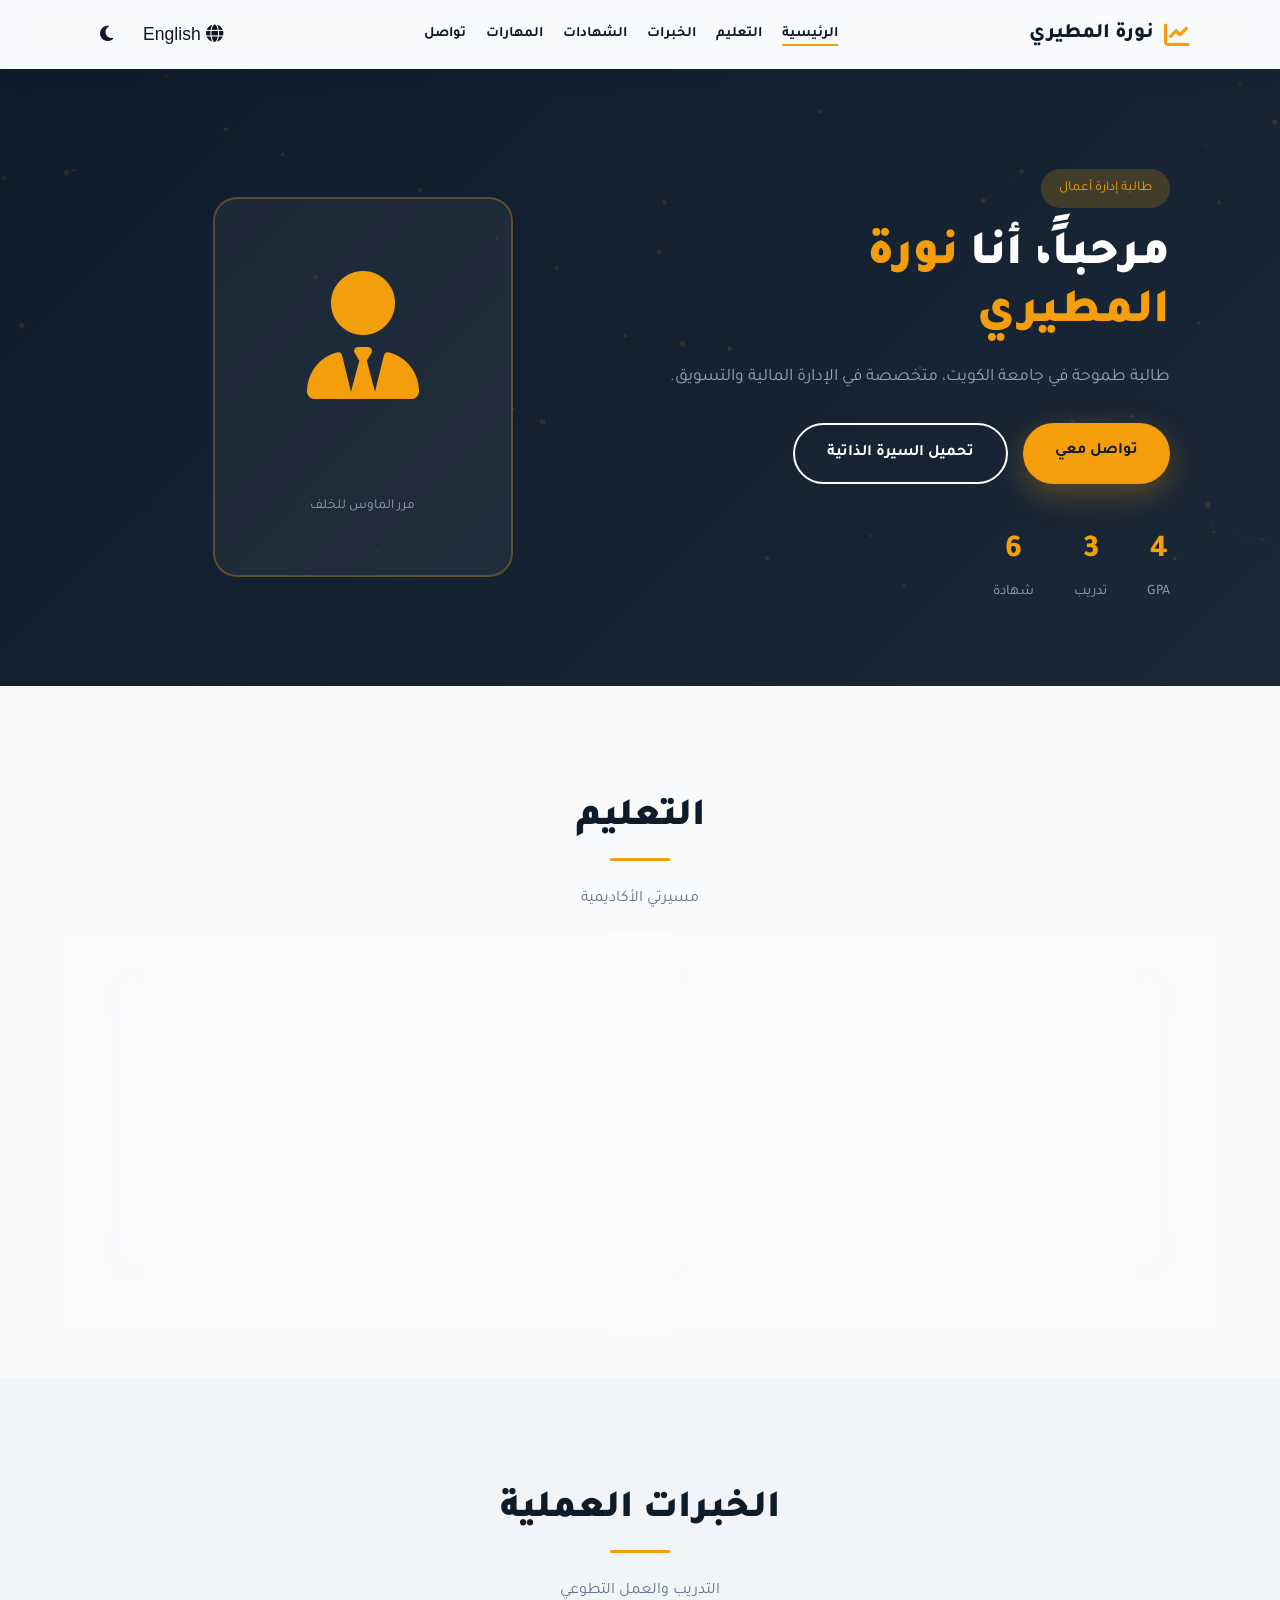
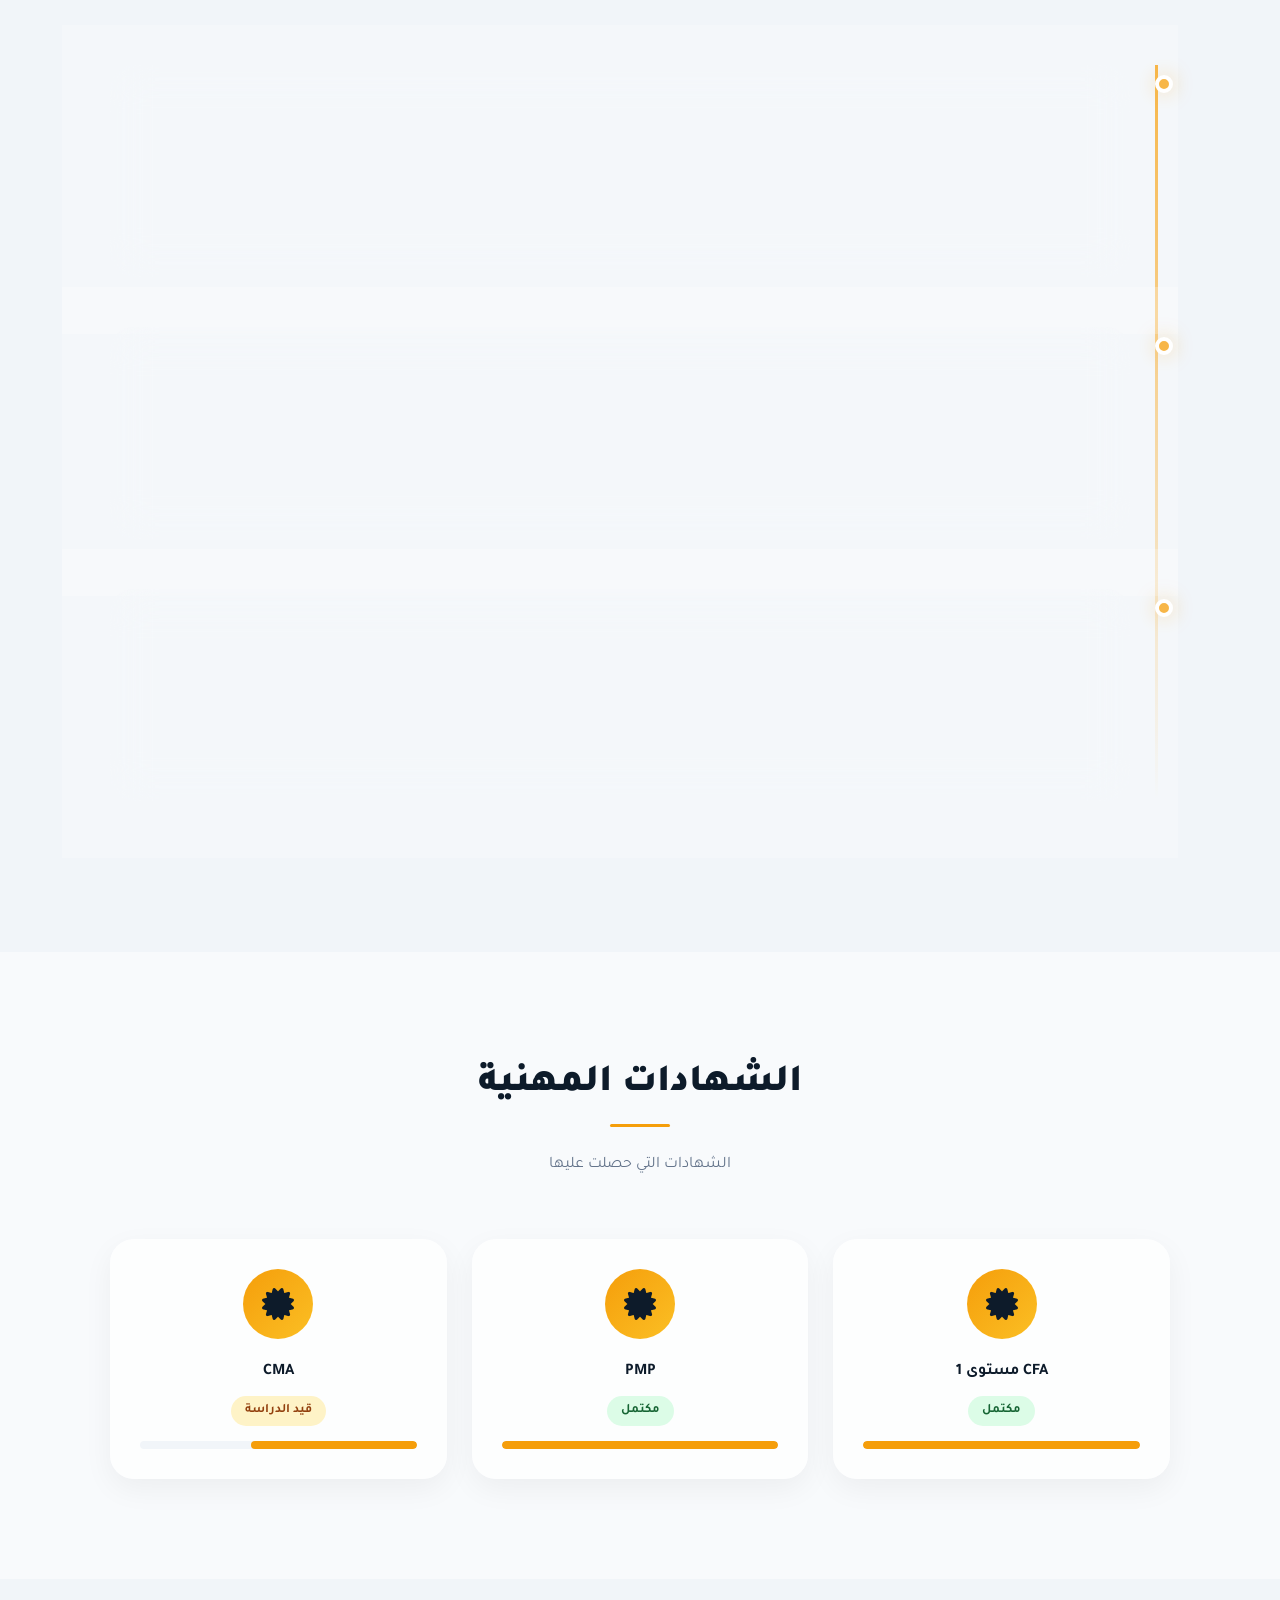
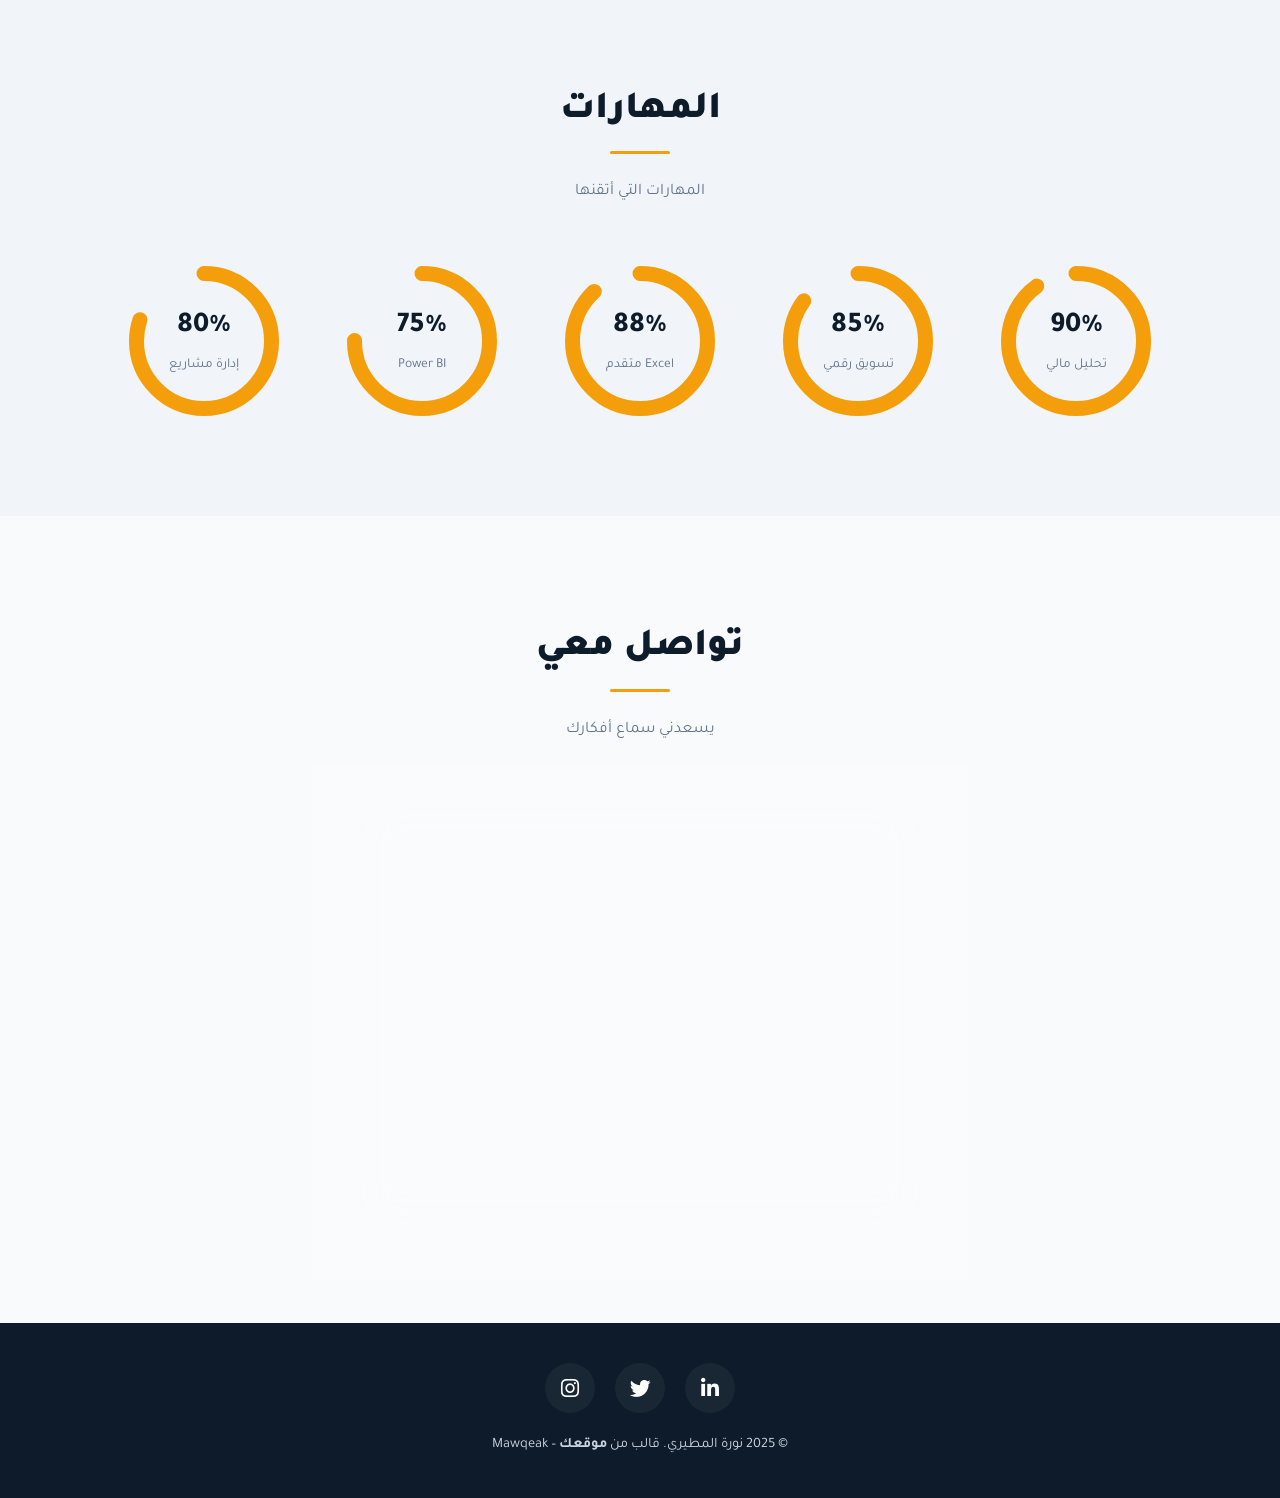
==== index.html @ 0e0233c1 "Add files via upload" ====
<!DOCTYPE html>
<html lang="ar" dir="rtl">
<head>
    <meta charset="UTF-8">
    <meta name="viewport" content="width=device-width, initial-scale=1.0">
    <title data-i18n="page_title">نورة المطيري | Business Administration</title>
    <link rel="icon" type="image/svg+xml" href="data:image/svg+xml,%3Csvg xmlns='http://www.w3.org/2000/svg' viewBox='0 0 100 100'%3E%3Crect width='100' height='100' rx='20' fill='%230d1b2a'/%3E%3Ctext x='50' y='65' text-anchor='middle' fill='%23f59e0b' font-size='40' font-weight='bold'%3EB%3C/text%3E%3C/svg%3E">
    <link href="https://fonts.googleapis.com/css2?family=Tajawal:wght@300;400;500;700;800;900&family=Poppins:wght@300;400;500;600;700&display=swap" rel="stylesheet">
    <link rel="stylesheet" href="https://cdnjs.cloudflare.com/ajax/libs/font-awesome/6.5.0/css/all.min.css">
    <link href="https://unpkg.com/aos@2.3.1/dist/aos.css" rel="stylesheet">
    <link rel="stylesheet" href="css/style.css">
    <link rel="stylesheet" href="css/dark-mode.css" id="dark-mode-css" disabled>
</head>
<body>
    <!-- HEADER -->
    <header class="header" id="header">
        <div class="container header-container">
            <a href="#home" class="logo">
                <i class="fas fa-chart-line"></i>
                <span data-i18n="brand_name">نورة المطيري</span>
            </a>
            <nav class="nav-menu" id="navMenu">
                <ul class="nav-list">
                    <li><a href="#home" class="active" data-i18n="nav_home">الرئيسية</a></li>
                    <li><a href="#education" data-i18n="nav_edu">التعليم</a></li>
                    <li><a href="#experience" data-i18n="nav_exp">الخبرات</a></li>
                    <li><a href="#certificates" data-i18n="nav_cert">الشهادات</a></li>
                    <li><a href="#skills" data-i18n="nav_skills">المهارات</a></li>
                    <li><a href="#contact" data-i18n="nav_contact">تواصل</a></li>
                </ul>
            </nav>
            <div class="header-actions">
                <button id="langToggle" class="icon-btn"><i class="fas fa-globe"></i> <span>English</span></button>
                <button id="darkModeToggle" class="icon-btn"><i class="fas fa-moon"></i></button>
            </div>
        </div>
    </header>

    <!-- HERO with Flip Card -->
    <section class="hero" id="home">
        <canvas id="particleCanvas"></canvas>
        <div class="container hero-content">
            <div class="hero-text" data-aos="fade-left">
                <span class="hero-badge" data-i18n="hero_badge">طالبة إدارة أعمال</span>
                <h1><span data-i18n="hero_hello">مرحباً، أنا</span> <span class="accent" id="heroName" data-i18n="hero_name">نورة المطيري</span></h1>
                <p data-i18n="hero_desc">طالبة طموحة في جامعة الكويت، متخصصة في الإدارة المالية والتسويق. أسعى لبناء مستقبل مهني في عالم الأعمال.</p>
                <div class="hero-btns">
                    <a href="#contact" class="btn btn-primary" data-i18n="hero_btn1">تواصل معي</a>
                    <a href="#" class="btn btn-outline" data-i18n="hero_btn2">تحميل السيرة الذاتية</a>
                </div>
                <div class="hero-stats">
                    <div><span class="counter" data-target="4">0</span> <span data-i18n="stat_gpa">GPA</span></div>
                    <div><span class="counter" data-target="3">0</span> <span data-i18n="stat_internships">تدريب</span></div>
                    <div><span class="counter" data-target="6">0</span> <span data-i18n="stat_certs">شهادة</span></div>
                </div>
            </div>
            <div class="hero-visual" data-aos="fade-right">
                <!-- Flip Card -->
                <div class="flip-card">
                    <div class="flip-card-inner">
                        <div class="flip-card-front">
                            <div class="hero-avatar">
                                <i class="fas fa-user-tie"></i>
                            </div>
                            <p data-i18n="flip_hint_mobile" id="flipHint">مرر الماوس للخلف</p>
                        </div>
                        <div class="flip-card-back">
                            <h3 data-i18n="brand_name">نورة المطيري</h3>
                            <p dir="ltr"><i class="fas fa-phone"></i> +965 5555 1234</p>
                            <p><i class="fas fa-envelope"></i> noura@email.com</p>
                            <p><i class="fas fa-map-marker-alt"></i> الكويت</p>
                            <div class="social-links-small">
                                <a href="#"><i class="fab fa-linkedin-in"></i></a>
                                <a href="#"><i class="fab fa-twitter"></i></a>
                            </div>
                        </div>
                    </div>
                </div>
            </div>
        </div>
    </section>

    <!-- EDUCATION with Glass Cards -->
    <section class="section" id="education">
        <div class="container">
            <div class="section-header" data-aos="fade-up">
                <h2 data-i18n="edu_title">التعليم</h2>
                <p data-i18n="edu_sub">مسيرتي الأكاديمية</p>
            </div>
            <div class="glass-grid">
                <div class="glass-card" data-aos="fade-up">
                    <div class="glass-icon"><i class="fas fa-university"></i></div>
                    <span class="glass-date" data-i18n="edu1_date">2022 - الآن</span>
                    <h3 data-i18n="edu1_title">بكالوريوس إدارة أعمال</h3>
                    <p data-i18n="edu1_uni">جامعة الكويت - كلية العلوم الإدارية</p>
                    <p data-i18n="edu1_desc">تخصص الإدارة المالية والتسويق. المعدل التراكمي: 3.7/4.0</p>
                </div>
                <div class="glass-card" data-aos="fade-up" data-aos-delay="100">
                    <div class="glass-icon"><i class="fas fa-school"></i></div>
                    <span class="glass-date" data-i18n="edu2_date">2018 - 2022</span>
                    <h3 data-i18n="edu2_title">شهادة الثانوية العامة</h3>
                    <p data-i18n="edu2_uni">ثانوية حولي - القسم العلمي</p>
                    <p data-i18n="edu2_desc">نسبة 98% - المرتبة الأولى على المدرسة</p>
                </div>
            </div>
        </div>
    </section>

    <!-- EXPERIENCE with Animated Timeline -->
    <section class="section bg-light" id="experience">
        <div class="container">
            <div class="section-header" data-aos="fade-up">
                <h2 data-i18n="exp_title">الخبرات العملية</h2>
                <p data-i18n="exp_sub">التدريب الداخلي والعمل التطوعي</p>
            </div>
            <div class="timeline">
                <div class="timeline-item" data-aos="fade-right">
                    <div class="timeline-dot pulse"></div>
                    <div class="timeline-content glass-card">
                        <span class="timeline-date" data-i18n="exp1_date">2025 - الآن</span>
                        <h4 data-i18n="exp1_title">متدرب إدارة مالية</h4>
                        <p data-i18n="exp1_company">شركة البترول الوطنية الكويتية</p>
                        <p data-i18n="exp1_desc">تحليل البيانات المالية، إعداد التقارير، المشاركة في إعداد الموازنات.</p>
                    </div>
                </div>
                <div class="timeline-item" data-aos="fade-left">
                    <div class="timeline-dot pulse"></div>
                    <div class="timeline-content glass-card">
                        <span class="timeline-date" data-i18n="exp2_date">2024</span>
                        <h4 data-i18n="exp2_title">متدرب تسويق</h4>
                        <p data-i18n="exp2_company">وكالة الإبداع للإعلان</p>
                        <p data-i18n="exp2_desc">إدارة حملات التواصل الاجتماعي، تحليل السوق، كتابة المحتوى التسويقي.</p>
                    </div>
                </div>
                <div class="timeline-item" data-aos="fade-right">
                    <div class="timeline-dot pulse"></div>
                    <div class="timeline-content glass-card">
                        <span class="timeline-date" data-i18n="exp3_date">2023</span>
                        <h4 data-i18n="exp3_title">متطوع تنظيم فعاليات</h4>
                        <p data-i18n="exp3_company">الاتحاد الطلابي - جامعة الكويت</p>
                        <p data-i18n="exp3_desc">تنظيم المؤتمرات الطلابية، إدارة الفرق التطوعية، التنسيق مع الجهات الراعية.</p>
                    </div>
                </div>
            </div>
        </div>
    </section>

    <!-- CERTIFICATES with Progress Bars -->
    <section class="section" id="certificates">
        <div class="container">
            <div class="section-header" data-aos="fade-up">
                <h2 data-i18n="cert_title">الشهادات المهنية</h2>
                <p data-i18n="cert_sub">الشهادات التي حصلت عليها</p>
            </div>
            <div class="cert-grid">
                <div class="cert-card" data-aos="zoom-in">
                    <div class="cert-badge"><i class="fas fa-certificate"></i></div>
                    <h4 data-i18n="cert1_title">شهادة CFA مستوى 1</h4>
                    <span class="cert-status complete" data-i18n="cert_complete">مكتمل</span>
                    <div class="cert-bar"><div class="cert-fill" style="width:100%"></div></div>
                </div>
                <div class="cert-card" data-aos="zoom-in" data-aos-delay="100">
                    <div class="cert-badge"><i class="fas fa-certificate"></i></div>
                    <h4 data-i18n="cert2_title">شهادة PMP</h4>
                    <span class="cert-status complete" data-i18n="cert_complete">مكتمل</span>
                    <div class="cert-bar"><div class="cert-fill" style="width:100%"></div></div>
                </div>
                <div class="cert-card" data-aos="zoom-in" data-aos-delay="200">
                    <div class="cert-badge"><i class="fas fa-certificate"></i></div>
                    <h4 data-i18n="cert3_title">شهادة CMA</h4>
                    <span class="cert-status progress" data-i18n="cert_progress">قيد الدراسة</span>
                    <div class="cert-bar"><div class="cert-fill" style="width:60%"></div></div>
                </div>
            </div>
        </div>
    </section>

<!-- SKILLS with Donut Charts -->
<section class="section bg-light" id="skills">
    <div class="container">
        <div class="section-header" data-aos="fade-up">
            <h2 data-i18n="skills_title">المهارات</h2>
            <p data-i18n="skills_sub">المهارات التي أتقنها</p>
        </div>
        <div class="skills-grid">
            <div class="skill-donut" data-aos="zoom-in">
                <svg viewBox="0 0 100 100">
                    <circle class="bg-circle" cx="50" cy="50" r="45"/>
                    <circle class="fg-circle" cx="50" cy="50" r="45" data-percent="90"/>
                </svg>
                <div class="donut-text"><span class="percent">90%</span><span class="label" data-i18n="skill1">تحليل مالي</span></div>
            </div>
            <div class="skill-donut" data-aos="zoom-in" data-aos-delay="100">
                <svg viewBox="0 0 100 100">
                    <circle class="bg-circle" cx="50" cy="50" r="45"/>
                    <circle class="fg-circle" cx="50" cy="50" r="45" data-percent="85"/>
                </svg>
                <div class="donut-text"><span class="percent">85%</span><span class="label" data-i18n="skill2">تسويق رقمي</span></div>
            </div>
            <div class="skill-donut" data-aos="zoom-in" data-aos-delay="200">
                <svg viewBox="0 0 100 100">
                    <circle class="bg-circle" cx="50" cy="50" r="45"/>
                    <circle class="fg-circle" cx="50" cy="50" r="45" data-percent="88"/>
                </svg>
                <div class="donut-text"><span class="percent">88%</span><span class="label" data-i18n="skill3">Excel متقدم</span></div>
            </div>
            <div class="skill-donut" data-aos="zoom-in" data-aos-delay="300">
                <svg viewBox="0 0 100 100">
                    <circle class="bg-circle" cx="50" cy="50" r="45"/>
                    <circle class="fg-circle" cx="50" cy="50" r="45" data-percent="75"/>
                </svg>
                <div class="donut-text"><span class="percent">75%</span><span class="label" data-i18n="skill4">Power BI</span></div>
            </div>
            <div class="skill-donut" data-aos="zoom-in" data-aos-delay="400">
                <svg viewBox="0 0 100 100">
                    <circle class="bg-circle" cx="50" cy="50" r="45"/>
                    <circle class="fg-circle" cx="50" cy="50" r="45" data-percent="80"/>
                </svg>
                <div class="donut-text"><span class="percent">80%</span><span class="label" data-i18n="skill5">إدارة مشاريع</span></div>
            </div>
        </div>
    </div>
</section>

    <!-- CONTACT -->
    <section class="section booking" id="contact">
        <div class="container booking-container">
            <div class="section-header" data-aos="fade-down">
                <h2 data-i18n="contact_title">تواصل معي</h2>
                <p data-i18n="contact_sub">يسعدني سماع أفكارك واستفساراتك</p>
            </div>
            <form id="bookingForm" class="booking-form glass-card" data-aos="zoom-in">
                <div class="form-row">
                    <div class="form-group required-field"><label data-i18n="form_name">الاسم</label><input type="text" id="name" required></div>
                    <div class="form-group required-field"><label data-i18n="form_email">البريد الإلكتروني</label><input type="email" id="email" required></div>
                </div>
                <div class="form-group full"><label data-i18n="form_msg">الرسالة</label><textarea id="message" rows="3"></textarea></div>
                <button type="button" class="btn btn-primary btn-block" data-i18n="form_submit" onclick="submitContact()">إرسال</button>
                <div id="formFeedback" class="form-feedback"></div>
            </form>
        </div>
    </section>

    <!-- FOOTER -->
    <footer class="footer">
        <div class="container footer-content">
            <div class="social-links">
                <a href="#"><i class="fab fa-linkedin-in"></i></a>
                <a href="#"><i class="fab fa-twitter"></i></a>
                <a href="#"><i class="fab fa-instagram"></i></a>
            </div>
            <p data-i18n="copyright">© 2026 نورة المطيري. قالب من <strong>موقعك</strong> – Mawqeak</p>
        </div>
    </footer>

    <!-- BOTTOM NAV -->
    <nav class="bottom-nav" id="bottomNav">
        <a href="#home" class="bottom-nav-item active"><i class="fas fa-home"></i><span data-i18n="nav_home">الرئيسية</span></a>
        <a href="#experience" class="bottom-nav-item"><i class="fas fa-briefcase"></i><span data-i18n="nav_exp">خبرات</span></a>
        <a href="#certificates" class="bottom-nav-item"><i class="fas fa-certificate"></i><span data-i18n="nav_cert">شهادات</span></a>
        <a href="#contact" class="bottom-nav-item"><i class="fas fa-envelope"></i><span data-i18n="nav_contact">تواصل</span></a>
    </nav>

    <script src="https://unpkg.com/aos@2.3.1/dist/aos.js"></script>
    <script src="js/lang.js"></script>
    <script src="js/main.js"></script>
</body>
</html>
---- css/style.css ----
/* ========== Variables ========== */
:root {
    --primary: #0d1b2a;
    --primary-dark: #1b2838;
    --accent: #f59e0b;
    --accent-hover: #d97706;
    --bg: #f8fafc;
    --bg-secondary: #f1f5f9;
    --text: #0f172a;
    --text-light: #64748b;
    --card-bg: rgba(255,255,255,0.7);
    --glass-bg: rgba(255,255,255,0.25);
    --glass-border: rgba(255,255,255,0.4);
    --glass-shadow: 0 8px 32px rgba(0,0,0,0.05);
    --header-bg: rgba(248,250,252,0.85);
    --radius: 24px;
    --transition: 0.3s ease;
}
html{scroll-behavior: smooth;}
* { margin:0; padding:0; box-sizing:border-box; }
body { font-family: 'Tajawal', sans-serif; background: var(--bg); color: var(--text); line-height:1.7; }
.container { max-width:1100px; margin:0 auto; padding:0 20px; }
a { text-decoration:none; color:inherit; }

/* Header */
.header { background: var(--header-bg); backdrop-filter: blur(20px); box-shadow:0 5px 30px rgba(0,0,0,0.03); position:sticky; top:0; z-index:1000; transition: transform 0.4s ease; }
.header-hidden { transform: translateY(-100%); }
.header-container { display:flex; align-items:center; justify-content:space-between; padding:14px 0; }
.logo { display:flex; align-items:center; gap:10px; font-size:1.3rem; font-weight:800; color:var(--primary); }
.logo i { font-size:1.6rem; color:var(--accent); }
.nav-list { display:flex; gap:20px; list-style:none; }
.nav-list a { font-weight:600; color:var(--text); padding-bottom:5px; position:relative; font-size:0.9rem; }
.nav-list a::after { content:''; position:absolute; bottom:0; left:0; width:0; height:2px; background:var(--accent); transition:width var(--transition); }
.nav-list a:hover::after, .nav-list a.active::after { width:100%; }
.header-actions { display:flex; align-items:center; gap:10px; }
.icon-btn { background:transparent; border:none; font-size:1.1rem; cursor:pointer; color:var(--text); padding:10px; border-radius:50%; transition:all var(--transition); }
.icon-btn:hover { background:rgba(245,158,11,0.1); color:var(--accent); }

/* Hero */
.hero { background: linear-gradient(135deg, #0d1b2a, #1b2838); color:#fff; padding:100px 0 80px; position:relative; overflow:hidden; }
#particleCanvas { position:absolute; top:0; left:0; width:100%; height:100%; z-index:0; }
.hero-content { position:relative; z-index:1; display:flex; align-items:center; gap:50px; }
.hero-text { flex:1; }
.hero-badge { display:inline-block; background:rgba(245,158,11,0.2); color:var(--accent); padding:8px 18px; border-radius:20px; font-size:0.85rem; margin-bottom:20px; }
.hero-text h1 { font-size:3rem; font-weight:900; line-height:1.2; margin-bottom:20px; }
.hero-text .accent { color:var(--accent); }
.hero-text p { font-size:1.1rem; color:#94a3b8; margin-bottom:30px; }
.hero-btns { display:flex; gap:15px; flex-wrap:wrap; justify-content:flex-start; }
.btn { display:inline-block; padding:15px 32px; border-radius:50px; font-weight:700; text-align:center; transition:all 0.3s ease; cursor:pointer; border:none; font-size:1rem; position:relative; overflow:hidden; z-index:1; }
.btn::before { content:''; position:absolute; top:50%; left:50%; width:0; height:0; border-radius:50%; background:rgba(255,255,255,0.2); transform:translate(-50%,-50%); transition:width 0.6s, height 0.6s; z-index:-1; }
.btn:hover::before { width:300px; height:300px; }
.btn-primary { background:var(--accent); color:#0d1b2a; box-shadow:0 10px 30px rgba(245,158,11,0.3); }
.btn-primary:hover { transform:translateY(-3px); box-shadow:0 20px 40px rgba(245,158,11,0.5); }
.btn-outline { border:2px solid #fff; color:#fff; background:transparent; }
.btn-outline:hover { background:#fff; color:var(--primary); transform:translateY(-3px); }
.btn-block { width:100%; }
.hero-stats { display:flex; gap:40px; margin-top:40px; }
.hero-stats div { text-align:center; }
.hero-stats span:first-child { display:block; font-size:2rem; font-weight:800; color:var(--accent); }
.hero-stats span:last-child { color:#94a3b8; font-size:0.9rem; }

/* Flip Card */
.hero-visual { flex:1; text-align:center; perspective:1000px; }
.flip-card { width:300px; height:380px; margin:0 auto; }
.flip-card-inner { position:relative; width:100%; height:100%; transition:transform 0.8s; transform-style:preserve-3d; }
.flip-card:hover .flip-card-inner { transform:rotateY(180deg); }
.flip-card-front, .flip-card-back { position:absolute; width:100%; height:100%; backface-visibility:hidden; border-radius:var(--radius); display:flex; flex-direction:column; align-items:center; justify-content:center; padding:30px; }
.flip-card-front { background:rgba(255,255,255,0.05); border:2px solid rgba(245,158,11,0.3); }
.flip-card-back { background:var(--accent); color:#0d1b2a; transform:rotateY(180deg); }
.flip-card-back h3 { font-size:1.5rem; margin-bottom:20px; }
.flip-card-back p { margin-bottom:10px; display:flex; align-items:center; gap:10px; }
.hero-avatar { font-size:8rem; color:var(--accent); margin-bottom:20px; transition:0.3s; }
.flip-card:hover .hero-avatar { transform:scale(1.1); }
.flip-card-front p { color:#94a3b8; font-size:0.85rem; }
.social-links-small { display:flex; gap:15px; margin-top:20px; }
.social-links-small a { width:40px; height:40px; border-radius:50%; background:rgba(0,0,0,0.2); display:flex; align-items:center; justify-content:center; color:#0d1b2a; font-size:1.1rem; transition:0.3s; }
.social-links-small a:hover { background:#0d1b2a; color:#fff; transform:scale(1.1); }

/* Sections */
.section { padding:100px 0; }
.bg-light { background:var(--bg-secondary); }
.section-header { text-align:center; margin-bottom:60px; }
.section-header h2 { font-size:2.4rem; font-weight:900; color:var(--primary); margin-bottom:15px; position:relative; display:inline-block; }
.section-header h2::after { content:''; position:absolute; bottom:-10px; left:50%; transform:translateX(-50%); width:60px; height:3px; background:var(--accent); border-radius:10px; }
.section-header p { color:var(--text-light); margin-top:20px; }

/* Glass Cards */
.glass-grid { display:grid; grid-template-columns:repeat(auto-fit, minmax(300px,1fr)); gap:30px; }
.glass-card { background:var(--glass-bg); backdrop-filter:blur(20px); border:1px solid var(--glass-border); border-radius:var(--radius); padding:35px; box-shadow:var(--glass-shadow); transition:all 0.4s; }
.glass-card:hover { transform:translateY(-10px) scale(1.02); box-shadow:0 25px 60px rgba(0,0,0,0.15); border-color:var(--accent); }
.glass-icon { width:70px; height:70px; border-radius:50%; background:var(--accent); display:flex; align-items:center; justify-content:center; font-size:1.8rem; color:#0d1b2a; margin-bottom:20px; transition:0.3s; }
.glass-card:hover .glass-icon { transform:rotate(10deg) scale(1.1); }
.glass-date { display:inline-block; padding:4px 14px; background:rgba(245,158,11,0.15); color:var(--accent); border-radius:20px; font-size:0.85rem; font-weight:600; margin-bottom:15px; }
.glass-card h3 { color:var(--primary); margin-bottom:10px; }
.glass-card p { color:var(--text-light); }

/* Timeline (RTL/LTR aware) */
.timeline { position:relative; padding:0; }
.timeline::before { content:''; position:absolute; top:0; bottom:0; width:3px; background:linear-gradient(180deg, var(--accent), transparent); }
/* Arabic (right side) */
[dir="rtl"] .timeline { padding-right:40px; }
[dir="rtl"] .timeline::before { right:12px; }
[dir="rtl"] .timeline-dot { right:-43px; }
/* English (left side) */
[dir="ltr"] .timeline { padding-left:40px; }
[dir="ltr"] .timeline::before { left:12px; }
[dir="ltr"] .timeline-dot { left:-43px; }

.timeline-item { position:relative; margin-bottom:50px; }
.timeline-dot { position:absolute; top:10px; width:18px; height:18px; border-radius:50%; background:var(--accent); border:4px solid #fff; box-shadow:0 0 20px rgba(245,158,11,0.4); }
.timeline-dot.pulse { animation:pulse 2s infinite; }
@keyframes pulse { 0%{box-shadow:0 0 0 0 rgba(245,158,11,0.4);} 70%{box-shadow:0 0 0 20px rgba(245,158,11,0);} 100%{box-shadow:0 0 0 0 rgba(245,158,11,0);} }
.timeline-content { padding:30px; }
.timeline-date { display:inline-block; padding:5px 16px; background:var(--accent); color:#0d1b2a; border-radius:20px; font-size:0.85rem; font-weight:700; margin-bottom:12px; }
.timeline-content h4 { color:var(--primary); margin-bottom:8px; font-size:1.2rem; }
.timeline-content p { color:var(--text-light); margin-bottom:5px; }

/* Certificates */
.cert-grid { display:grid; grid-template-columns:repeat(auto-fit, minmax(280px,1fr)); gap:25px; }
.cert-card { background:var(--card-bg); border-radius:var(--radius); padding:30px; text-align:center; box-shadow:0 10px 30px rgba(0,0,0,0.05); transition:0.4s; }
.cert-card:hover { transform:translateY(-8px) scale(1.03); box-shadow:0 25px 50px rgba(0,0,0,0.15); }
.cert-badge { width:70px; height:70px; border-radius:50%; background:linear-gradient(135deg, var(--accent), #fbbf24); display:flex; align-items:center; justify-content:center; margin:0 auto 20px; font-size:2rem; color:#0d1b2a; transition:0.3s; }
.cert-card:hover .cert-badge { transform:rotate(360deg); }
.cert-card h4 { color:var(--primary); margin-bottom:10px; }
.cert-status { display:inline-block; padding:4px 14px; border-radius:20px; font-size:0.8rem; font-weight:600; margin-bottom:15px; }
.cert-status.complete { background:#dcfce7; color:#166534; }
.cert-status.progress { background:#fef3c7; color:#92400e; }
.cert-bar { height:8px; background:var(--bg-secondary); border-radius:10px; overflow:hidden; }
.cert-fill { height:100%; background:var(--accent); border-radius:10px; transition:width 1.5s ease; }

/* Skills Donut Charts */
.skills-grid { display:grid; grid-template-columns:repeat(auto-fit, minmax(180px,1fr)); gap:30px; justify-items:center; }
.skill-donut { position:relative; width:150px; height:150px; }
.skill-donut svg { width:100%; height:100%; transform:rotate(-90deg); }
.skill-donut .bg-circle { fill:none; stroke:var(--bg-secondary); stroke-width:10; }
.skill-donut .fg-circle { fill:none; stroke:var(--accent); stroke-width:10; stroke-linecap:round; transition:stroke-dashoffset 1.5s ease; }
.skill-donut .donut-text { position:absolute; top:50%; left:50%; transform:translate(-50%,-50%); text-align:center; }
.skill-donut .donut-text .percent { font-size:1.8rem; font-weight:800; color:var(--primary); display:block; }
.skill-donut .donut-text .label { font-size:0.85rem; color:var(--text-light); }
.skill-donut:hover .fg-circle { stroke:var(--accent-hover); filter:drop-shadow(0 0 8px rgba(245,158,11,0.5)); }
.skill-donut:hover { transform:scale(1.1); transition:0.3s; }

/* Contact */
.booking-container { max-width:600px; margin:0 auto; }
.booking-form { border-radius:var(--radius); padding:45px; }
.form-row { display:grid; grid-template-columns:1fr 1fr; gap:20px; }
.form-group { margin-bottom:20px; }
.form-group.full { grid-column:span 2; }
.form-group label { font-weight:600; display:block; margin-bottom:8px; color:var(--primary); }
.form-group input, .form-group textarea { width:100%; padding:15px; border:1px solid rgba(0,0,0,0.1); border-radius:15px; font-family:inherit; font-size:0.95rem; background:rgba(255,255,255,0.5); transition:0.3s; }
.form-group input:focus, .form-group textarea:focus { border-color:var(--accent); outline:none; background:#fff; box-shadow:0 0 0 4px rgba(245,158,11,0.1); }
.required-field label::after { content:" *"; color:#ef4444; }
.form-feedback { text-align:center; margin-top:20px; font-weight:600; }

/* Footer */
.footer { background:var(--primary); color:#cbd5e1; padding:40px 0; text-align:center; }
.footer .social-links { display:flex; justify-content:center; gap:20px; margin-bottom:20px; }
.footer .social-links a { width:50px; height:50px; border-radius:50%; background:rgba(255,255,255,0.05); display:flex; align-items:center; justify-content:center; color:#fff; font-size:1.3rem; transition:0.3s; }
.footer .social-links a:hover { background:var(--accent); color:#0d1b2a; transform:scale(1.15) rotate(5deg); }
.footer p { font-size:0.9rem; }

/* Bottom Nav */
.bottom-nav { display:none; position:fixed; bottom:0; left:0; width:100%; background:var(--card-bg); backdrop-filter:blur(20px); box-shadow:0 -5px 30px rgba(0,0,0,0.05); z-index:999; justify-content:space-around; padding:12px 0; transition:transform 0.4s ease; }
.bottom-nav-hidden { transform:translateY(100%); }
.bottom-nav-item { display:flex; flex-direction:column; align-items:center; gap:5px; color:var(--text-light); font-size:0.75rem; font-weight:500; text-decoration:none; }
.bottom-nav-item i { font-size:1.3rem; }
.bottom-nav-item.active { color:var(--accent); font-weight:700; }

/* Responsive */
@media (max-width:992px) { .hero-content { flex-direction:column-reverse; text-align:center; } .hero-text h1 { font-size:2.2rem; } .hero-stats { justify-content:center; } .flip-card { width:250px; height:330px; } .hero-btns { justify-content:center; } }
@media (max-width:768px) {
    .nav-list { display:none !important; }
    .hero { padding:80px 0 60px; }
    .hero-btns { justify-content:center; flex-direction:column; align-items:center; }
    .hero-btns .btn { width:80%; }
    .form-row { grid-template-columns:1fr; }
    .form-group.full { grid-column:span 1; }
    .bottom-nav { display:flex; }
    body { padding-bottom:75px; }
    [dir="rtl"] .timeline { padding-right:30px; }
    [dir="rtl"] .timeline-dot { right:-33px; }
    [dir="ltr"] .timeline { padding-left:30px; }
    [dir="ltr"] .timeline-dot { left:-33px; }
    .skills-grid { grid-template-columns:repeat(auto-fit, minmax(140px,1fr)); }
    .flip-card.flipped .flip-card-inner {
        transform: rotateY(180deg);
    }
}
---- css/dark-mode.css ----
body.dark {
    --bg: #0a0f1a;
    --bg-secondary: #141c2b;
    --text: #f1f5f9;
    --text-light: #cbd5e1;
    --card-bg: rgba(30,41,59,0.7);
    --glass-bg: rgba(30,41,59,0.3);
    --glass-border: rgba(255,255,255,0.08);
    --glass-shadow: 0 8px 32px rgba(0,0,0,0.3);
    --header-bg: rgba(10,15,26,0.85);
}

body.dark .btn-outline { border-color: var(--accent); color: var(--accent); }
body.dark .btn-outline:hover { background: var(--accent); color: #0a0f1a; }
body.dark .flip-card-front { background: rgba(255,255,255,0.03); border-color: rgba(245,158,11,0.2); }
body.dark .booking-form input, 
body.dark .booking-form textarea { background: rgba(255,255,255,0.03); color: #f1f5f9; border-color: rgba(255,255,255,0.1); }
body.dark .cert-card { background: var(--card-bg); }
body.dark .cert-status.complete { background: #064e3b; color: #6ee7b7; }
body.dark .cert-status.progress { background: #78350f; color: #fcd34d; }
body.dark .timeline-dot { border-color: #1e293b; }
body.dark .skill-donut .bg-circle { stroke: #334155; }
body.dark .skill-donut .donut-text .percent { color: #f1f5f9; }
body.dark .skill-donut .donut-text .label { color: #cbd5e1; }
body.dark .glass-card h3, body.dark .cert-card h4, body.dark .timeline-content h4 { color: #f1f5f9; }
body.dark .glass-card p, body.dark .cert-card p, body.dark .timeline-content p { color: #cbd5e1; }
body.dark .form-group label { color: #f1f5f9; }
body.dark .section-header h2 { color: #f1f5f9; }
body.dark .nav-list a { color: #cbd5e1; }
body.dark .logo { color: #f1f5f9; }
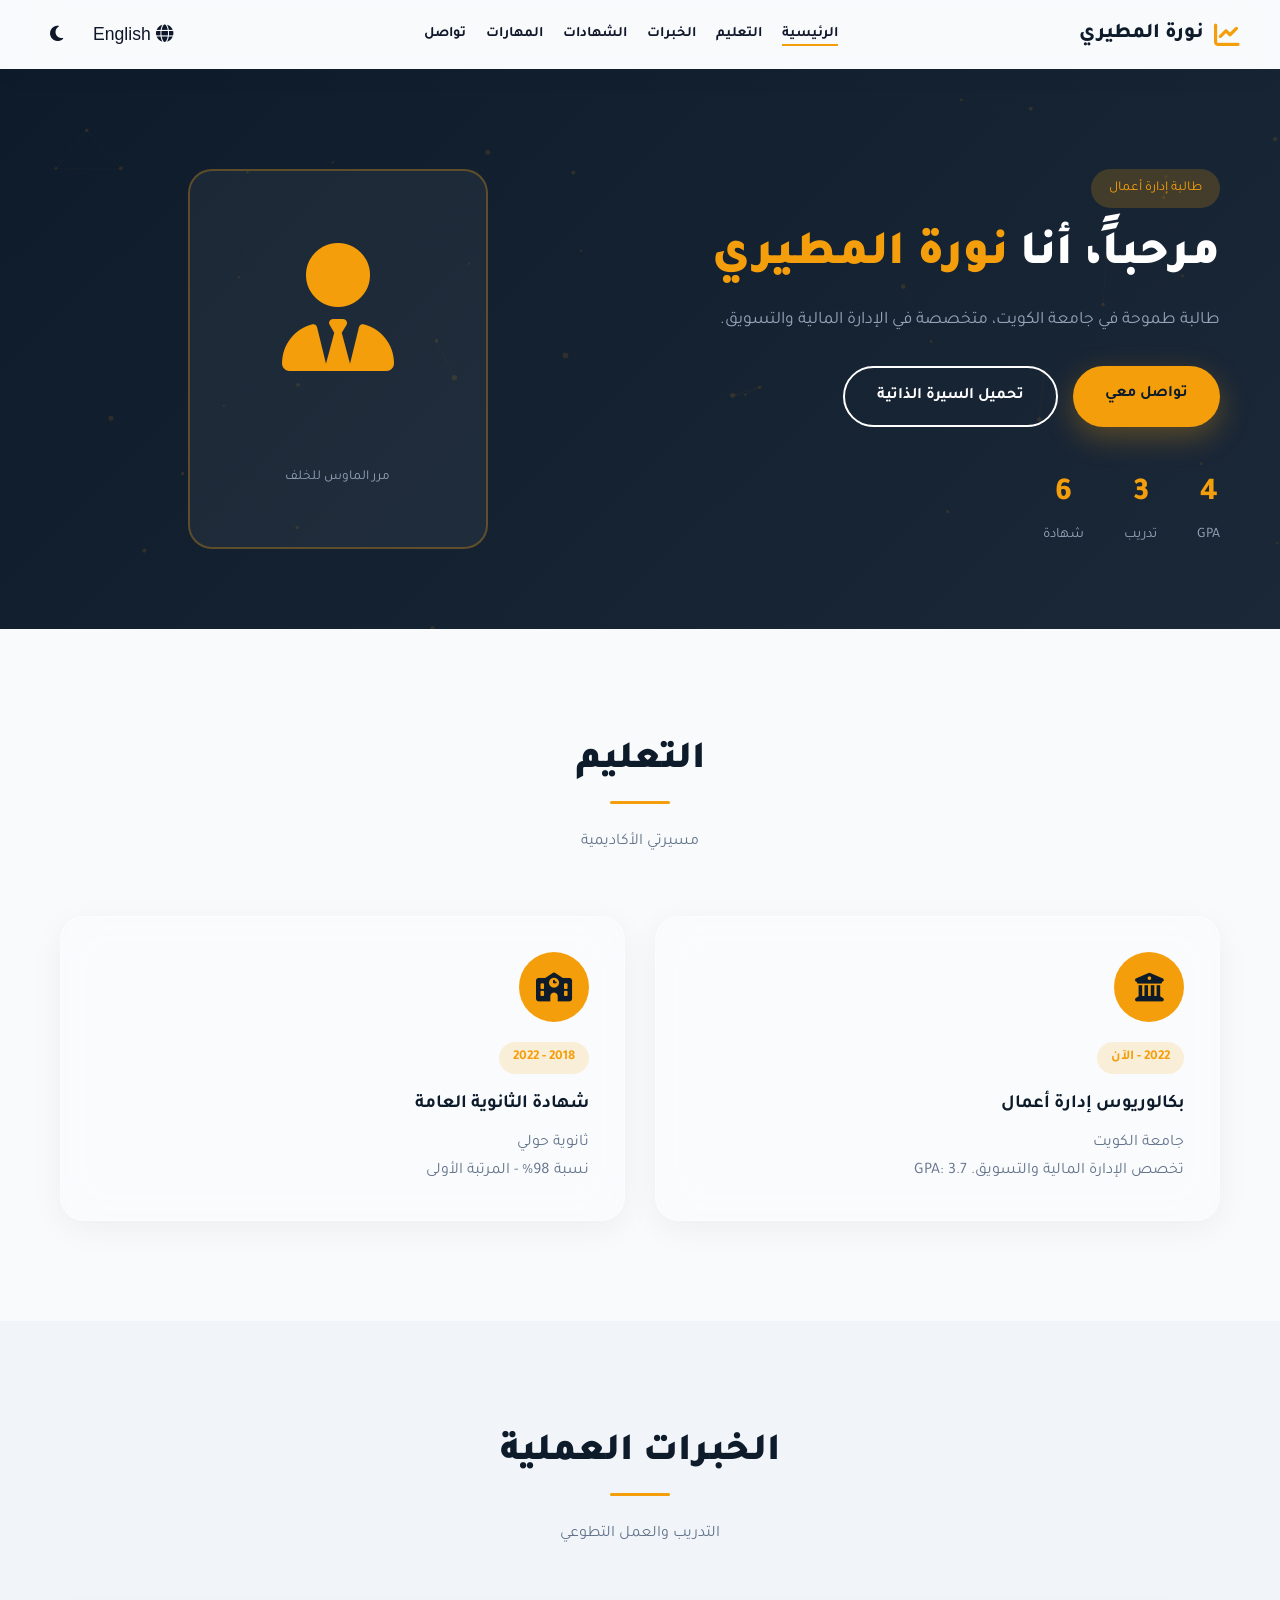
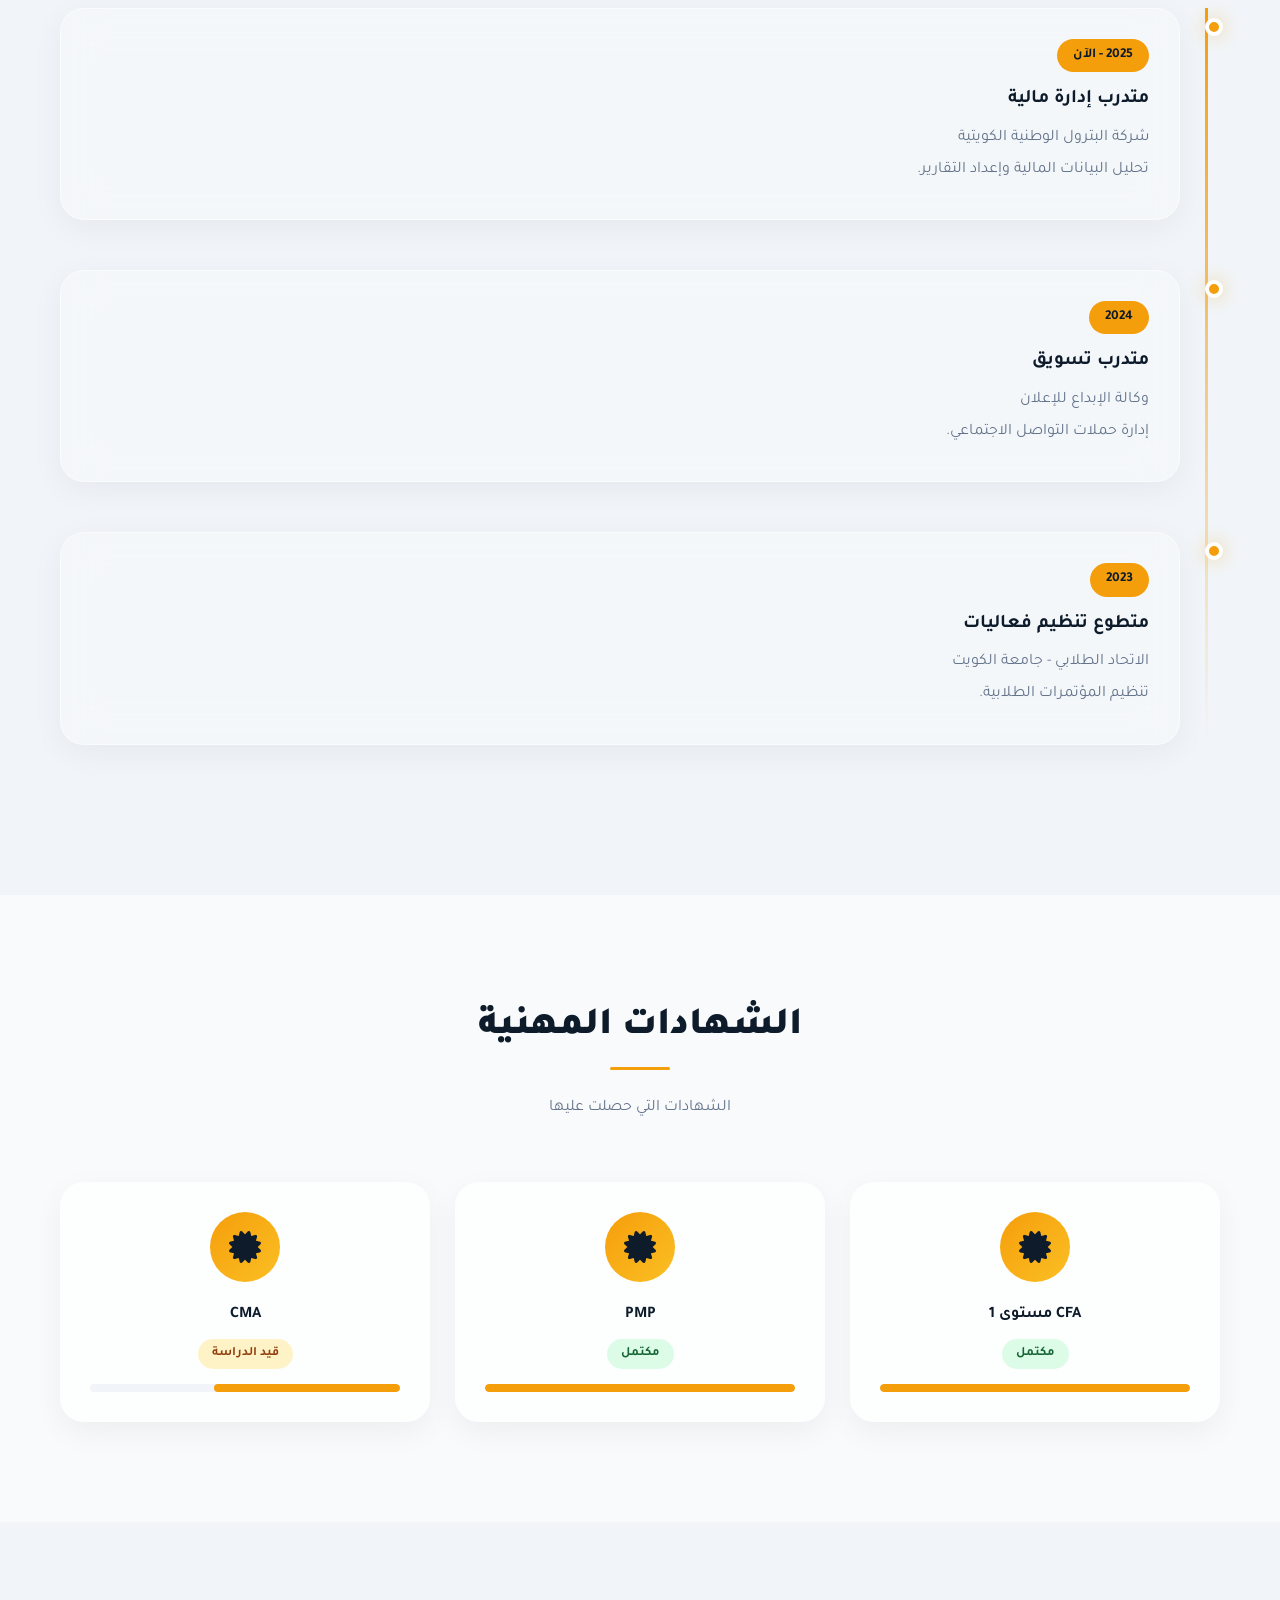
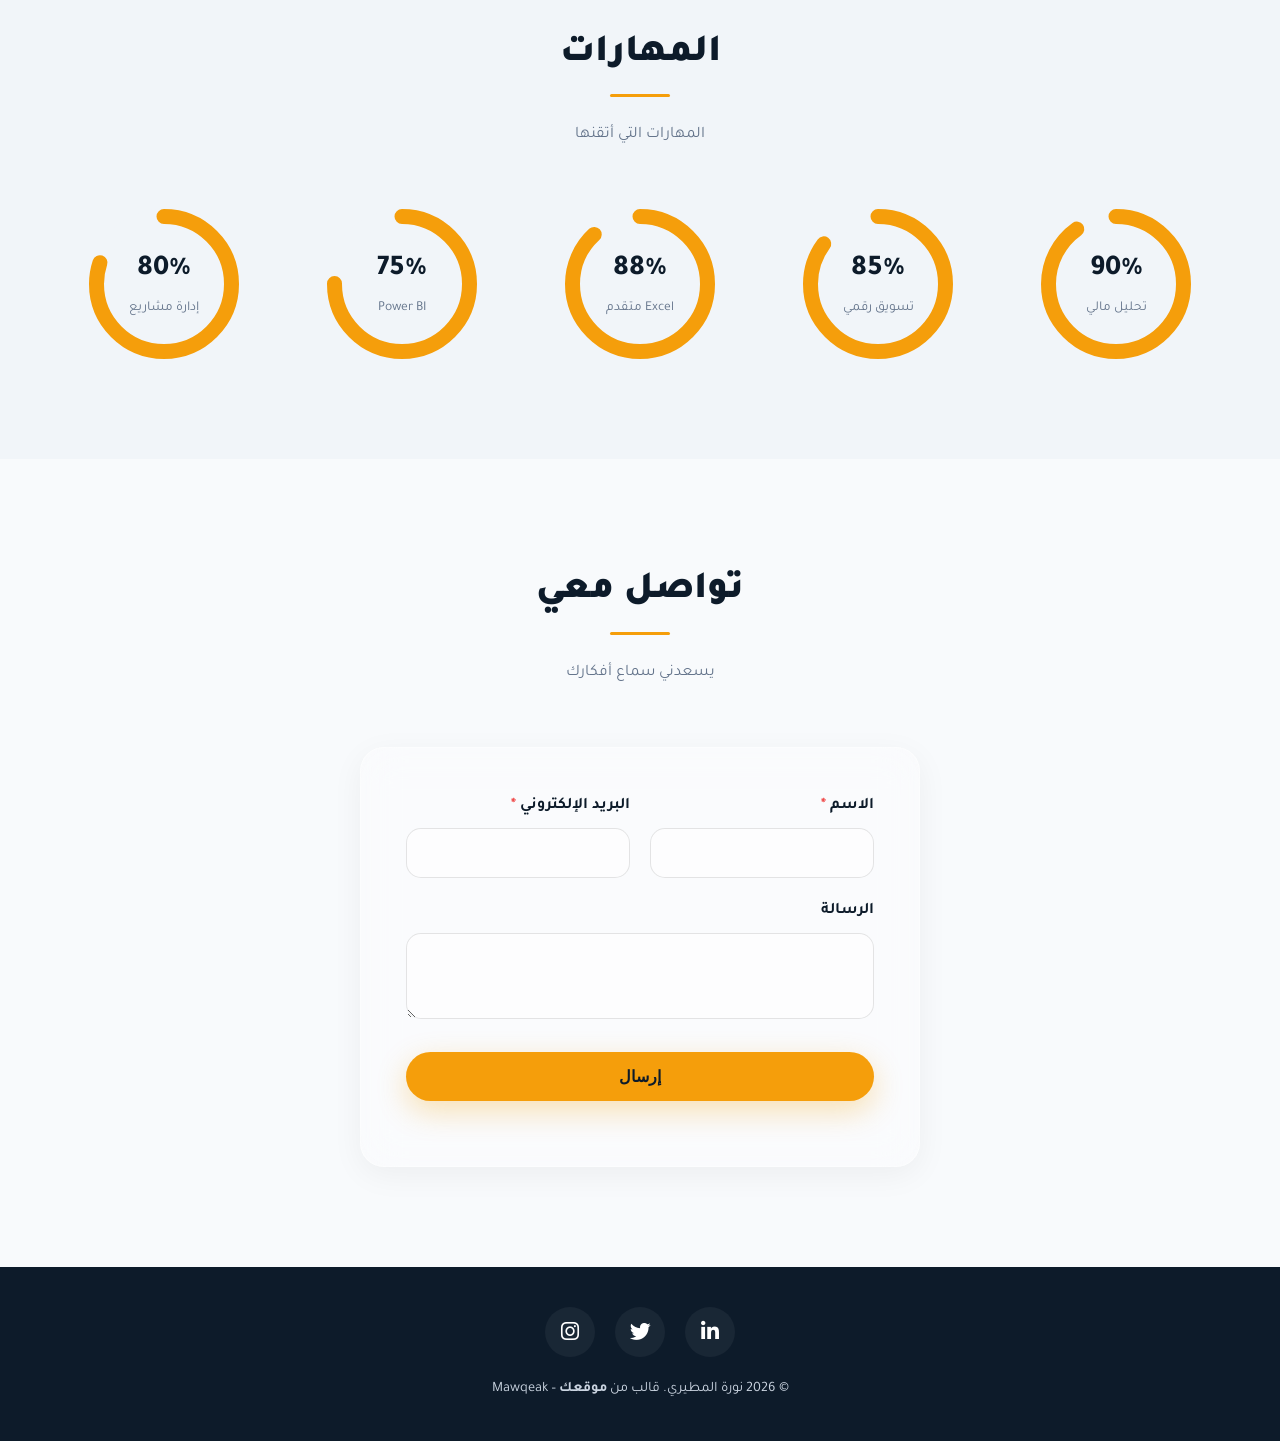
==== commit 0f05223a: "Update index.html" ====
--- a/index.html
+++ b/index.html
@@ -46,7 +46,7 @@
                 <p data-i18n="hero_desc">طالبة طموحة في جامعة الكويت، متخصصة في الإدارة المالية والتسويق. أسعى لبناء مستقبل مهني في عالم الأعمال.</p>
                 <div class="hero-btns">
                     <a href="#contact" class="btn btn-primary" data-i18n="hero_btn1">تواصل معي</a>
-                    <a href="#" class="btn btn-outline" data-i18n="hero_btn2">تحميل السيرة الذاتية</a>
+                    <a href="Business Administration.pdf" class="btn btn-outline" data-i18n="hero_btn2" download="">تحميل السيرة الذاتية</a>
                 </div>
                 <div class="hero-stats">
                     <div><span class="counter" data-target="4">0</span> <span data-i18n="stat_gpa">GPA</span></div>
@@ -66,7 +66,7 @@
                         </div>
                         <div class="flip-card-back">
                             <h3 data-i18n="brand_name">نورة المطيري</h3>
-                            <p dir="ltr"><i class="fas fa-phone"></i> +965 5555 1234</p>
+                            <p><i class="fas fa-phone"></i> <span dir="ltr">+965 5555 1234</span></p>
                             <p><i class="fas fa-envelope"></i> noura@email.com</p>
                             <p><i class="fas fa-map-marker-alt"></i> الكويت</p>
                             <div class="social-links-small">
@@ -265,4 +265,4 @@
     <script src="js/lang.js"></script>
     <script src="js/main.js"></script>
 </body>
-</html>+</html>
--- a/css/style.css
+++ b/css/style.css
@@ -16,173 +16,986 @@
     --radius: 24px;
     --transition: 0.3s ease;
 }
-html{scroll-behavior: smooth;}
-* { margin:0; padding:0; box-sizing:border-box; }
-body { font-family: 'Tajawal', sans-serif; background: var(--bg); color: var(--text); line-height:1.7; }
-.container { max-width:1100px; margin:0 auto; padding:0 20px; }
-a { text-decoration:none; color:inherit; }
+
+* {
+    margin: 0;
+    padding: 0;
+    box-sizing: border-box;
+}
+
+html {
+    scroll-behavior: smooth;
+}
+
+body {
+    font-family: 'Tajawal', sans-serif;
+    background: var(--bg);
+    color: var(--text);
+    line-height: 1.7;
+    overflow-x: hidden;
+    width: 100%;
+}
+
+.container {
+    max-width: 1200px;
+    margin: 0 auto;
+    padding: 0 20px;
+}
+
+a {
+    text-decoration: none;
+    color: inherit;
+}
 
 /* Header */
-.header { background: var(--header-bg); backdrop-filter: blur(20px); box-shadow:0 5px 30px rgba(0,0,0,0.03); position:sticky; top:0; z-index:1000; transition: transform 0.4s ease; }
-.header-hidden { transform: translateY(-100%); }
-.header-container { display:flex; align-items:center; justify-content:space-between; padding:14px 0; }
-.logo { display:flex; align-items:center; gap:10px; font-size:1.3rem; font-weight:800; color:var(--primary); }
-.logo i { font-size:1.6rem; color:var(--accent); }
-.nav-list { display:flex; gap:20px; list-style:none; }
-.nav-list a { font-weight:600; color:var(--text); padding-bottom:5px; position:relative; font-size:0.9rem; }
-.nav-list a::after { content:''; position:absolute; bottom:0; left:0; width:0; height:2px; background:var(--accent); transition:width var(--transition); }
-.nav-list a:hover::after, .nav-list a.active::after { width:100%; }
-.header-actions { display:flex; align-items:center; gap:10px; }
-.icon-btn { background:transparent; border:none; font-size:1.1rem; cursor:pointer; color:var(--text); padding:10px; border-radius:50%; transition:all var(--transition); }
-.icon-btn:hover { background:rgba(245,158,11,0.1); color:var(--accent); }
+.header {
+    background: var(--header-bg);
+    backdrop-filter: blur(20px);
+    box-shadow: 0 5px 30px rgba(0,0,0,0.03);
+    position: sticky;
+    top: 0;
+    z-index: 1000;
+    transition: transform 0.4s ease;
+}
+
+.header-hidden {
+    transform: translateY(-100%);
+}
+
+.header-container {
+    display: flex;
+    align-items: center;
+    justify-content: space-between;
+    padding: 14px 0;
+}
+
+.logo {
+    display: flex;
+    align-items: center;
+    gap: 10px;
+    font-size: 1.3rem;
+    font-weight: 800;
+    color: var(--primary);
+}
+
+.logo i {
+    font-size: 1.6rem;
+    color: var(--accent);
+}
+
+.nav-list {
+    display: flex;
+    gap: 20px;
+    list-style: none;
+}
+
+.nav-list a {
+    font-weight: 600;
+    color: var(--text);
+    padding-bottom: 5px;
+    position: relative;
+    font-size: 0.9rem;
+}
+
+.nav-list a::after {
+    content: '';
+    position: absolute;
+    bottom: 0;
+    left: 0;
+    width: 0;
+    height: 2px;
+    background: var(--accent);
+    transition: width var(--transition);
+}
+
+.nav-list a:hover::after,
+.nav-list a.active::after {
+    width: 100%;
+}
+
+.header-actions {
+    display: flex;
+    align-items: center;
+    gap: 10px;
+}
+
+.icon-btn {
+    background: transparent;
+    border: none;
+    font-size: 1.1rem;
+    cursor: pointer;
+    color: var(--text);
+    padding: 10px;
+    border-radius: 50%;
+    transition: all var(--transition);
+}
+
+.icon-btn:hover {
+    background: rgba(245,158,11,0.1);
+    color: var(--accent);
+}
 
 /* Hero */
-.hero { background: linear-gradient(135deg, #0d1b2a, #1b2838); color:#fff; padding:100px 0 80px; position:relative; overflow:hidden; }
-#particleCanvas { position:absolute; top:0; left:0; width:100%; height:100%; z-index:0; }
-.hero-content { position:relative; z-index:1; display:flex; align-items:center; gap:50px; }
-.hero-text { flex:1; }
-.hero-badge { display:inline-block; background:rgba(245,158,11,0.2); color:var(--accent); padding:8px 18px; border-radius:20px; font-size:0.85rem; margin-bottom:20px; }
-.hero-text h1 { font-size:3rem; font-weight:900; line-height:1.2; margin-bottom:20px; }
-.hero-text .accent { color:var(--accent); }
-.hero-text p { font-size:1.1rem; color:#94a3b8; margin-bottom:30px; }
-.hero-btns { display:flex; gap:15px; flex-wrap:wrap; justify-content:flex-start; }
-.btn { display:inline-block; padding:15px 32px; border-radius:50px; font-weight:700; text-align:center; transition:all 0.3s ease; cursor:pointer; border:none; font-size:1rem; position:relative; overflow:hidden; z-index:1; }
-.btn::before { content:''; position:absolute; top:50%; left:50%; width:0; height:0; border-radius:50%; background:rgba(255,255,255,0.2); transform:translate(-50%,-50%); transition:width 0.6s, height 0.6s; z-index:-1; }
-.btn:hover::before { width:300px; height:300px; }
-.btn-primary { background:var(--accent); color:#0d1b2a; box-shadow:0 10px 30px rgba(245,158,11,0.3); }
-.btn-primary:hover { transform:translateY(-3px); box-shadow:0 20px 40px rgba(245,158,11,0.5); }
-.btn-outline { border:2px solid #fff; color:#fff; background:transparent; }
-.btn-outline:hover { background:#fff; color:var(--primary); transform:translateY(-3px); }
-.btn-block { width:100%; }
-.hero-stats { display:flex; gap:40px; margin-top:40px; }
-.hero-stats div { text-align:center; }
-.hero-stats span:first-child { display:block; font-size:2rem; font-weight:800; color:var(--accent); }
-.hero-stats span:last-child { color:#94a3b8; font-size:0.9rem; }
+.hero {
+    background: linear-gradient(135deg, #0d1b2a, #1b2838);
+    color: #fff;
+    padding: 100px 0 80px;
+    position: relative;
+    overflow: hidden;
+}
+
+#particleCanvas {
+    position: absolute;
+    top: 0;
+    left: 0;
+    width: 100%;
+    height: 100%;
+    z-index: 0;
+}
+
+.hero-content {
+    position: relative;
+    z-index: 1;
+    display: flex;
+    align-items: center;
+    gap: 50px;
+}
+
+.hero-text {
+    flex: 1;
+}
+
+.hero-badge {
+    display: inline-block;
+    background: rgba(245,158,11,0.2);
+    color: var(--accent);
+    padding: 8px 18px;
+    border-radius: 20px;
+    font-size: 0.85rem;
+    margin-bottom: 20px;
+}
+
+.hero-text h1 {
+    font-size: 3rem;
+    font-weight: 900;
+    line-height: 1.2;
+    margin-bottom: 20px;
+}
+
+.hero-text .accent {
+    color: var(--accent);
+}
+
+.hero-text p {
+    font-size: 1.1rem;
+    color: #94a3b8;
+    margin-bottom: 30px;
+}
+
+.hero-btns {
+    display: flex;
+    gap: 15px;
+    flex-wrap: wrap;
+    justify-content: flex-start;
+}
+
+.btn {
+    display: inline-block;
+    padding: 15px 32px;
+    border-radius: 50px;
+    font-weight: 700;
+    text-align: center;
+    transition: all 0.3s ease;
+    cursor: pointer;
+    border: none;
+    font-size: 1rem;
+    position: relative;
+    overflow: hidden;
+    z-index: 1;
+}
+
+.btn::before {
+    content: '';
+    position: absolute;
+    top: 50%;
+    left: 50%;
+    width: 0;
+    height: 0;
+    border-radius: 50%;
+    background: rgba(255,255,255,0.2);
+    transform: translate(-50%, -50%);
+    transition: width 0.6s, height 0.6s;
+    z-index: -1;
+}
+
+.btn:hover::before {
+    width: 300px;
+    height: 300px;
+}
+
+.btn-primary {
+    background: var(--accent);
+    color: #0d1b2a;
+    box-shadow: 0 10px 30px rgba(245,158,11,0.3);
+}
+
+.btn-primary:hover {
+    transform: translateY(-3px);
+    box-shadow: 0 20px 40px rgba(245,158,11,0.5);
+}
+
+.btn-outline {
+    border: 2px solid #fff;
+    color: #fff;
+    background: transparent;
+}
+
+.btn-outline:hover {
+    background: #fff;
+    color: var(--primary);
+    transform: translateY(-3px);
+}
+
+.btn-block {
+    width: 100%;
+}
+
+.hero-stats {
+    display: flex;
+    gap: 40px;
+    margin-top: 40px;
+}
+
+.hero-stats div {
+    text-align: center;
+}
+
+.hero-stats span:first-child {
+    display: block;
+    font-size: 2rem;
+    font-weight: 800;
+    color: var(--accent);
+}
+
+.hero-stats span:last-child {
+    color: #94a3b8;
+    font-size: 0.9rem;
+}
 
 /* Flip Card */
-.hero-visual { flex:1; text-align:center; perspective:1000px; }
-.flip-card { width:300px; height:380px; margin:0 auto; }
-.flip-card-inner { position:relative; width:100%; height:100%; transition:transform 0.8s; transform-style:preserve-3d; }
-.flip-card:hover .flip-card-inner { transform:rotateY(180deg); }
-.flip-card-front, .flip-card-back { position:absolute; width:100%; height:100%; backface-visibility:hidden; border-radius:var(--radius); display:flex; flex-direction:column; align-items:center; justify-content:center; padding:30px; }
-.flip-card-front { background:rgba(255,255,255,0.05); border:2px solid rgba(245,158,11,0.3); }
-.flip-card-back { background:var(--accent); color:#0d1b2a; transform:rotateY(180deg); }
-.flip-card-back h3 { font-size:1.5rem; margin-bottom:20px; }
-.flip-card-back p { margin-bottom:10px; display:flex; align-items:center; gap:10px; }
-.hero-avatar { font-size:8rem; color:var(--accent); margin-bottom:20px; transition:0.3s; }
-.flip-card:hover .hero-avatar { transform:scale(1.1); }
-.flip-card-front p { color:#94a3b8; font-size:0.85rem; }
-.social-links-small { display:flex; gap:15px; margin-top:20px; }
-.social-links-small a { width:40px; height:40px; border-radius:50%; background:rgba(0,0,0,0.2); display:flex; align-items:center; justify-content:center; color:#0d1b2a; font-size:1.1rem; transition:0.3s; }
-.social-links-small a:hover { background:#0d1b2a; color:#fff; transform:scale(1.1); }
+.hero-visual {
+    flex: 1;
+    text-align: center;
+    perspective: 1000px;
+}
+
+.flip-card {
+    width: 300px;
+    height: 380px;
+    margin: 0 auto;
+}
+
+.flip-card-inner {
+    position: relative;
+    width: 100%;
+    height: 100%;
+    transition: transform 0.8s;
+    transform-style: preserve-3d;
+}
+
+.flip-card:hover .flip-card-inner {
+    transform: rotateY(180deg);
+}
+
+.flip-card-front,
+.flip-card-back {
+    position: absolute;
+    width: 100%;
+    height: 100%;
+    backface-visibility: hidden;
+    border-radius: var(--radius);
+    display: flex;
+    flex-direction: column;
+    align-items: center;
+    justify-content: center;
+    padding: 30px;
+}
+
+.flip-card-front {
+    background: rgba(255,255,255,0.05);
+    border: 2px solid rgba(245,158,11,0.3);
+}
+
+.flip-card-back {
+    background: var(--accent);
+    color: #0d1b2a;
+    transform: rotateY(180deg);
+}
+
+.flip-card-back h3 {
+    font-size: 1.5rem;
+    margin-bottom: 20px;
+}
+
+.flip-card-back p {
+    margin-bottom: 10px;
+    display: flex;
+    align-items: center;
+    gap: 10px;
+}
+
+.hero-avatar {
+    font-size: 8rem;
+    color: var(--accent);
+    margin-bottom: 20px;
+    transition: 0.3s;
+}
+
+.flip-card:hover .hero-avatar {
+    transform: scale(1.1);
+}
+
+.flip-card-front p {
+    color: #94a3b8;
+    font-size: 0.85rem;
+}
+
+.social-links-small {
+    display: flex;
+    gap: 15px;
+    margin-top: 20px;
+}
+
+.social-links-small a {
+    width: 40px;
+    height: 40px;
+    border-radius: 50%;
+    background: rgba(0,0,0,0.2);
+    display: flex;
+    align-items: center;
+    justify-content: center;
+    color: #0d1b2a;
+    font-size: 1.1rem;
+    transition: 0.3s;
+}
+
+.social-links-small a:hover {
+    background: #0d1b2a;
+    color: #fff;
+    transform: scale(1.1);
+}
 
 /* Sections */
-.section { padding:100px 0; }
-.bg-light { background:var(--bg-secondary); }
-.section-header { text-align:center; margin-bottom:60px; }
-.section-header h2 { font-size:2.4rem; font-weight:900; color:var(--primary); margin-bottom:15px; position:relative; display:inline-block; }
-.section-header h2::after { content:''; position:absolute; bottom:-10px; left:50%; transform:translateX(-50%); width:60px; height:3px; background:var(--accent); border-radius:10px; }
-.section-header p { color:var(--text-light); margin-top:20px; }
+.section {
+    padding: 100px 0;
+}
+
+.bg-light {
+    background: var(--bg-secondary);
+}
+
+.section-header {
+    text-align: center;
+    margin-bottom: 60px;
+}
+
+.section-header h2 {
+    font-size: 2.4rem;
+    font-weight: 900;
+    color: var(--primary);
+    margin-bottom: 15px;
+    position: relative;
+    display: inline-block;
+}
+
+.section-header h2::after {
+    content: '';
+    position: absolute;
+    bottom: -10px;
+    left: 50%;
+    transform: translateX(-50%);
+    width: 60px;
+    height: 3px;
+    background: var(--accent);
+    border-radius: 10px;
+}
+
+.section-header p {
+    color: var(--text-light);
+    margin-top: 20px;
+}
 
 /* Glass Cards */
-.glass-grid { display:grid; grid-template-columns:repeat(auto-fit, minmax(300px,1fr)); gap:30px; }
-.glass-card { background:var(--glass-bg); backdrop-filter:blur(20px); border:1px solid var(--glass-border); border-radius:var(--radius); padding:35px; box-shadow:var(--glass-shadow); transition:all 0.4s; }
-.glass-card:hover { transform:translateY(-10px) scale(1.02); box-shadow:0 25px 60px rgba(0,0,0,0.15); border-color:var(--accent); }
-.glass-icon { width:70px; height:70px; border-radius:50%; background:var(--accent); display:flex; align-items:center; justify-content:center; font-size:1.8rem; color:#0d1b2a; margin-bottom:20px; transition:0.3s; }
-.glass-card:hover .glass-icon { transform:rotate(10deg) scale(1.1); }
-.glass-date { display:inline-block; padding:4px 14px; background:rgba(245,158,11,0.15); color:var(--accent); border-radius:20px; font-size:0.85rem; font-weight:600; margin-bottom:15px; }
-.glass-card h3 { color:var(--primary); margin-bottom:10px; }
-.glass-card p { color:var(--text-light); }
+.glass-grid {
+    display: grid;
+    grid-template-columns: repeat(auto-fit, minmax(300px, 1fr));
+    gap: 30px;
+}
+
+.glass-card {
+    background: var(--glass-bg);
+    backdrop-filter: blur(20px);
+    border: 1px solid var(--glass-border);
+    border-radius: var(--radius);
+    padding: 35px;
+    box-shadow: var(--glass-shadow);
+    transition: all 0.4s;
+}
+
+.glass-card:hover {
+    transform: translateY(-10px) scale(1.02);
+    box-shadow: 0 25px 60px rgba(0,0,0,0.15);
+    border-color: var(--accent);
+}
+
+.glass-icon {
+    width: 70px;
+    height: 70px;
+    border-radius: 50%;
+    background: var(--accent);
+    display: flex;
+    align-items: center;
+    justify-content: center;
+    font-size: 1.8rem;
+    color: #0d1b2a;
+    margin-bottom: 20px;
+    transition: 0.3s;
+}
+
+.glass-card:hover .glass-icon {
+    transform: rotate(10deg) scale(1.1);
+}
+
+.glass-date {
+    display: inline-block;
+    padding: 4px 14px;
+    background: rgba(245,158,11,0.15);
+    color: var(--accent);
+    border-radius: 20px;
+    font-size: 0.85rem;
+    font-weight: 600;
+    margin-bottom: 15px;
+}
+
+.glass-card h3 {
+    color: var(--primary);
+    margin-bottom: 10px;
+}
+
+.glass-card p {
+    color: var(--text-light);
+}
 
 /* Timeline (RTL/LTR aware) */
-.timeline { position:relative; padding:0; }
-.timeline::before { content:''; position:absolute; top:0; bottom:0; width:3px; background:linear-gradient(180deg, var(--accent), transparent); }
+.timeline {
+    position: relative;
+    padding: 0;
+}
+
+.timeline::before {
+    content: '';
+    position: absolute;
+    top: 0;
+    bottom: 0;
+    width: 3px;
+    background: linear-gradient(180deg, var(--accent), transparent);
+}
+
 /* Arabic (right side) */
-[dir="rtl"] .timeline { padding-right:40px; }
-[dir="rtl"] .timeline::before { right:12px; }
-[dir="rtl"] .timeline-dot { right:-43px; }
+[dir="rtl"] .timeline {
+    padding-right: 40px;
+}
+
+[dir="rtl"] .timeline::before {
+    right: 12px;
+}
+
+[dir="rtl"] .timeline-dot {
+    right: -43px;
+}
+
 /* English (left side) */
-[dir="ltr"] .timeline { padding-left:40px; }
-[dir="ltr"] .timeline::before { left:12px; }
-[dir="ltr"] .timeline-dot { left:-43px; }
-
-.timeline-item { position:relative; margin-bottom:50px; }
-.timeline-dot { position:absolute; top:10px; width:18px; height:18px; border-radius:50%; background:var(--accent); border:4px solid #fff; box-shadow:0 0 20px rgba(245,158,11,0.4); }
-.timeline-dot.pulse { animation:pulse 2s infinite; }
-@keyframes pulse { 0%{box-shadow:0 0 0 0 rgba(245,158,11,0.4);} 70%{box-shadow:0 0 0 20px rgba(245,158,11,0);} 100%{box-shadow:0 0 0 0 rgba(245,158,11,0);} }
-.timeline-content { padding:30px; }
-.timeline-date { display:inline-block; padding:5px 16px; background:var(--accent); color:#0d1b2a; border-radius:20px; font-size:0.85rem; font-weight:700; margin-bottom:12px; }
-.timeline-content h4 { color:var(--primary); margin-bottom:8px; font-size:1.2rem; }
-.timeline-content p { color:var(--text-light); margin-bottom:5px; }
+[dir="ltr"] .timeline {
+    padding-left: 40px;
+}
+
+[dir="ltr"] .timeline::before {
+    left: 12px;
+}
+
+[dir="ltr"] .timeline-dot {
+    left: -43px;
+}
+
+.timeline-item {
+    position: relative;
+    margin-bottom: 50px;
+}
+
+.timeline-dot {
+    position: absolute;
+    top: 10px;
+    width: 18px;
+    height: 18px;
+    border-radius: 50%;
+    background: var(--accent);
+    border: 4px solid #fff;
+    box-shadow: 0 0 20px rgba(245,158,11,0.4);
+}
+
+.timeline-dot.pulse {
+    animation: pulse 2s infinite;
+}
+
+@keyframes pulse {
+    0% {
+        box-shadow: 0 0 0 0 rgba(245,158,11,0.4);
+    }
+    70% {
+        box-shadow: 0 0 0 20px rgba(245,158,11,0);
+    }
+    100% {
+        box-shadow: 0 0 0 0 rgba(245,158,11,0);
+    }
+}
+
+.timeline-content {
+    padding: 30px;
+}
+
+.timeline-date {
+    display: inline-block;
+    padding: 5px 16px;
+    background: var(--accent);
+    color: #0d1b2a;
+    border-radius: 20px;
+    font-size: 0.85rem;
+    font-weight: 700;
+    margin-bottom: 12px;
+}
+
+.timeline-content h4 {
+    color: var(--primary);
+    margin-bottom: 8px;
+    font-size: 1.2rem;
+}
+
+.timeline-content p {
+    color: var(--text-light);
+    margin-bottom: 5px;
+}
 
 /* Certificates */
-.cert-grid { display:grid; grid-template-columns:repeat(auto-fit, minmax(280px,1fr)); gap:25px; }
-.cert-card { background:var(--card-bg); border-radius:var(--radius); padding:30px; text-align:center; box-shadow:0 10px 30px rgba(0,0,0,0.05); transition:0.4s; }
-.cert-card:hover { transform:translateY(-8px) scale(1.03); box-shadow:0 25px 50px rgba(0,0,0,0.15); }
-.cert-badge { width:70px; height:70px; border-radius:50%; background:linear-gradient(135deg, var(--accent), #fbbf24); display:flex; align-items:center; justify-content:center; margin:0 auto 20px; font-size:2rem; color:#0d1b2a; transition:0.3s; }
-.cert-card:hover .cert-badge { transform:rotate(360deg); }
-.cert-card h4 { color:var(--primary); margin-bottom:10px; }
-.cert-status { display:inline-block; padding:4px 14px; border-radius:20px; font-size:0.8rem; font-weight:600; margin-bottom:15px; }
-.cert-status.complete { background:#dcfce7; color:#166534; }
-.cert-status.progress { background:#fef3c7; color:#92400e; }
-.cert-bar { height:8px; background:var(--bg-secondary); border-radius:10px; overflow:hidden; }
-.cert-fill { height:100%; background:var(--accent); border-radius:10px; transition:width 1.5s ease; }
+.cert-grid {
+    display: grid;
+    grid-template-columns: repeat(auto-fit, minmax(280px, 1fr));
+    gap: 25px;
+}
+
+.cert-card {
+    background: var(--card-bg);
+    border-radius: var(--radius);
+    padding: 30px;
+    text-align: center;
+    box-shadow: 0 10px 30px rgba(0,0,0,0.05);
+    transition: 0.4s;
+}
+
+.cert-card:hover {
+    transform: translateY(-8px) scale(1.03);
+    box-shadow: 0 25px 50px rgba(0,0,0,0.15);
+}
+
+.cert-badge {
+    width: 70px;
+    height: 70px;
+    border-radius: 50%;
+    background: linear-gradient(135deg, var(--accent), #fbbf24);
+    display: flex;
+    align-items: center;
+    justify-content: center;
+    margin: 0 auto 20px;
+    font-size: 2rem;
+    color: #0d1b2a;
+    transition: 0.3s;
+}
+
+.cert-card:hover .cert-badge {
+    transform: rotate(360deg);
+}
+
+.cert-card h4 {
+    color: var(--primary);
+    margin-bottom: 10px;
+}
+
+.cert-status {
+    display: inline-block;
+    padding: 4px 14px;
+    border-radius: 20px;
+    font-size: 0.8rem;
+    font-weight: 600;
+    margin-bottom: 15px;
+}
+
+.cert-status.complete {
+    background: #dcfce7;
+    color: #166534;
+}
+
+.cert-status.progress {
+    background: #fef3c7;
+    color: #92400e;
+}
+
+.cert-bar {
+    height: 8px;
+    background: var(--bg-secondary);
+    border-radius: 10px;
+    overflow: hidden;
+}
+
+.cert-fill {
+    height: 100%;
+    background: var(--accent);
+    border-radius: 10px;
+    transition: width 1.5s ease;
+}
 
 /* Skills Donut Charts */
-.skills-grid { display:grid; grid-template-columns:repeat(auto-fit, minmax(180px,1fr)); gap:30px; justify-items:center; }
-.skill-donut { position:relative; width:150px; height:150px; }
-.skill-donut svg { width:100%; height:100%; transform:rotate(-90deg); }
-.skill-donut .bg-circle { fill:none; stroke:var(--bg-secondary); stroke-width:10; }
-.skill-donut .fg-circle { fill:none; stroke:var(--accent); stroke-width:10; stroke-linecap:round; transition:stroke-dashoffset 1.5s ease; }
-.skill-donut .donut-text { position:absolute; top:50%; left:50%; transform:translate(-50%,-50%); text-align:center; }
-.skill-donut .donut-text .percent { font-size:1.8rem; font-weight:800; color:var(--primary); display:block; }
-.skill-donut .donut-text .label { font-size:0.85rem; color:var(--text-light); }
-.skill-donut:hover .fg-circle { stroke:var(--accent-hover); filter:drop-shadow(0 0 8px rgba(245,158,11,0.5)); }
-.skill-donut:hover { transform:scale(1.1); transition:0.3s; }
+.skills-grid {
+    display: grid;
+    grid-template-columns: repeat(auto-fit, minmax(180px, 1fr));
+    gap: 30px;
+    justify-items: center;
+}
+
+.skill-donut {
+    position: relative;
+    width: 150px;
+    height: 150px;
+}
+
+.skill-donut svg {
+    width: 100%;
+    height: 100%;
+    transform: rotate(-90deg);
+}
+
+.skill-donut .bg-circle {
+    fill: none;
+    stroke: var(--bg-secondary);
+    stroke-width: 10;
+}
+
+.skill-donut .fg-circle {
+    fill: none;
+    stroke: var(--accent);
+    stroke-width: 10;
+    stroke-linecap: round;
+    transition: stroke-dashoffset 1.5s ease;
+}
+
+.skill-donut .donut-text {
+    position: absolute;
+    top: 50%;
+    left: 50%;
+    transform: translate(-50%, -50%);
+    text-align: center;
+}
+
+.skill-donut .donut-text .percent {
+    font-size: 1.8rem;
+    font-weight: 800;
+    color: var(--primary);
+    display: block;
+}
+
+.skill-donut .donut-text .label {
+    font-size: 0.85rem;
+    color: var(--text-light);
+}
+
+.skill-donut:hover .fg-circle {
+    stroke: var(--accent-hover);
+    filter: drop-shadow(0 0 8px rgba(245,158,11,0.5));
+}
+
+.skill-donut:hover {
+    transform: scale(1.1);
+    transition: 0.3s;
+}
 
 /* Contact */
-.booking-container { max-width:600px; margin:0 auto; }
-.booking-form { border-radius:var(--radius); padding:45px; }
-.form-row { display:grid; grid-template-columns:1fr 1fr; gap:20px; }
-.form-group { margin-bottom:20px; }
-.form-group.full { grid-column:span 2; }
-.form-group label { font-weight:600; display:block; margin-bottom:8px; color:var(--primary); }
-.form-group input, .form-group textarea { width:100%; padding:15px; border:1px solid rgba(0,0,0,0.1); border-radius:15px; font-family:inherit; font-size:0.95rem; background:rgba(255,255,255,0.5); transition:0.3s; }
-.form-group input:focus, .form-group textarea:focus { border-color:var(--accent); outline:none; background:#fff; box-shadow:0 0 0 4px rgba(245,158,11,0.1); }
-.required-field label::after { content:" *"; color:#ef4444; }
-.form-feedback { text-align:center; margin-top:20px; font-weight:600; }
+.booking-container {
+    max-width: 600px;
+    margin: 0 auto;
+}
+
+.booking-form {
+    border-radius: var(--radius);
+    padding: 45px;
+}
+
+.form-row {
+    display: grid;
+    grid-template-columns: 1fr 1fr;
+    gap: 20px;
+}
+
+.form-group {
+    margin-bottom: 20px;
+}
+
+.form-group.full {
+    grid-column: span 2;
+}
+
+.form-group label {
+    font-weight: 600;
+    display: block;
+    margin-bottom: 8px;
+    color: var(--primary);
+}
+
+.form-group input,
+.form-group textarea {
+    width: 100%;
+    padding: 15px;
+    border: 1px solid rgba(0,0,0,0.1);
+    border-radius: 15px;
+    font-family: inherit;
+    font-size: 0.95rem;
+    background: rgba(255,255,255,0.5);
+    transition: 0.3s;
+}
+
+.form-group input:focus,
+.form-group textarea:focus {
+    border-color: var(--accent);
+    outline: none;
+    background: #fff;
+    box-shadow: 0 0 0 4px rgba(245,158,11,0.1);
+}
+
+.required-field label::after {
+    content: " *";
+    color: #ef4444;
+}
+
+.form-feedback {
+    text-align: center;
+    margin-top: 20px;
+    font-weight: 600;
+}
 
 /* Footer */
-.footer { background:var(--primary); color:#cbd5e1; padding:40px 0; text-align:center; }
-.footer .social-links { display:flex; justify-content:center; gap:20px; margin-bottom:20px; }
-.footer .social-links a { width:50px; height:50px; border-radius:50%; background:rgba(255,255,255,0.05); display:flex; align-items:center; justify-content:center; color:#fff; font-size:1.3rem; transition:0.3s; }
-.footer .social-links a:hover { background:var(--accent); color:#0d1b2a; transform:scale(1.15) rotate(5deg); }
-.footer p { font-size:0.9rem; }
+.footer {
+    background: var(--primary);
+    color: #cbd5e1;
+    padding: 40px 0;
+    text-align: center;
+}
+
+.footer .social-links {
+    display: flex;
+    justify-content: center;
+    gap: 20px;
+    margin-bottom: 20px;
+}
+
+.footer .social-links a {
+    width: 50px;
+    height: 50px;
+    border-radius: 50%;
+    background: rgba(255,255,255,0.05);
+    display: flex;
+    align-items: center;
+    justify-content: center;
+    color: #fff;
+    font-size: 1.3rem;
+    transition: 0.3s;
+}
+
+.footer .social-links a:hover {
+    background: var(--accent);
+    color: #0d1b2a;
+    transform: scale(1.15) rotate(5deg);
+}
+
+.footer p {
+    font-size: 0.9rem;
+}
 
 /* Bottom Nav */
-.bottom-nav { display:none; position:fixed; bottom:0; left:0; width:100%; background:var(--card-bg); backdrop-filter:blur(20px); box-shadow:0 -5px 30px rgba(0,0,0,0.05); z-index:999; justify-content:space-around; padding:12px 0; transition:transform 0.4s ease; }
-.bottom-nav-hidden { transform:translateY(100%); }
-.bottom-nav-item { display:flex; flex-direction:column; align-items:center; gap:5px; color:var(--text-light); font-size:0.75rem; font-weight:500; text-decoration:none; }
-.bottom-nav-item i { font-size:1.3rem; }
-.bottom-nav-item.active { color:var(--accent); font-weight:700; }
-
-/* Responsive */
-@media (max-width:992px) { .hero-content { flex-direction:column-reverse; text-align:center; } .hero-text h1 { font-size:2.2rem; } .hero-stats { justify-content:center; } .flip-card { width:250px; height:330px; } .hero-btns { justify-content:center; } }
-@media (max-width:768px) {
-    .nav-list { display:none !important; }
-    .hero { padding:80px 0 60px; }
-    .hero-btns { justify-content:center; flex-direction:column; align-items:center; }
-    .hero-btns .btn { width:80%; }
-    .form-row { grid-template-columns:1fr; }
-    .form-group.full { grid-column:span 1; }
-    .bottom-nav { display:flex; }
-    body { padding-bottom:75px; }
-    [dir="rtl"] .timeline { padding-right:30px; }
-    [dir="rtl"] .timeline-dot { right:-33px; }
-    [dir="ltr"] .timeline { padding-left:30px; }
-    [dir="ltr"] .timeline-dot { left:-33px; }
-    .skills-grid { grid-template-columns:repeat(auto-fit, minmax(140px,1fr)); }
+.bottom-nav {
+    display: none;
+    position: fixed;
+    bottom: 0;
+    left: 0;
+    width: 100%;
+    background: var(--card-bg);
+    backdrop-filter: blur(20px);
+    box-shadow: 0 -5px 30px rgba(0,0,0,0.05);
+    z-index: 999;
+    justify-content: space-around;
+    padding: 12px 0;
+    transition: transform 0.4s ease;
+}
+
+.bottom-nav-hidden {
+    transform: translateY(100%);
+}
+
+.bottom-nav-item {
+    display: flex;
+    flex-direction: column;
+    align-items: center;
+    gap: 5px;
+    color: var(--text-light);
+    font-size: 0.75rem;
+    font-weight: 500;
+    text-decoration: none;
+}
+
+.bottom-nav-item i {
+    font-size: 1.3rem;
+}
+
+.bottom-nav-item.active {
+    color: var(--accent);
+    font-weight: 700;
+}
+
+/* ========== Responsive ========== */
+@media (max-width: 992px) {
+    .container {
+        max-width: 100% !important;
+        padding: 0 20px !important;
+    }
+    .hero-content {
+        flex-direction: column-reverse;
+        text-align: center;
+    }
+    .hero-text h1 {
+        font-size: 2.2rem;
+    }
+    .hero-stats {
+        justify-content: center;
+    }
+    .flip-card {
+        width: 250px;
+        height: 330px;
+    }
+    .hero-btns {
+        justify-content: center;
+    }
+}
+
+/* ========== الجوال - بدون أي فراغات بيضاء ========== */
+@media (max-width: 768px) {
+    /* إخفاء القائمة العادية */
+    .nav-list {
+        display: none !important;
+    }
+    
+    /* الحاوية تمتد لكامل العرض مثل قالب سلمان */
+    .container {
+        max-width: 100% !important;
+        padding: 0 20px !important;
+    }
+    
+    /* منع التمرير الأفقي تماماً */
+    html,
+    body {
+        overflow-x: hidden !important;
+        width: 100% !important;
+    }
+    
+    /* إعادة ضبط أي عناصر */
+    .hero .container,
+    .section .container {
+        padding: 0 20px !important;
+    }
+    
+    /* الهيرو */
+    .hero {
+        padding: 80px 0 60px;
+    }
+    
+    /* الأزرار */
+    .hero-btns {
+        justify-content: center;
+        flex-direction: column;
+        align-items: center;
+    }
+    .hero-btns .btn {
+        width: 100%;
+        max-width: 280px;
+    }
+    
+    /* بطاقة التقليب */
+    .hero-visual {
+        width: 100%;
+        display: flex;
+        justify-content: center;
+    }
+    .flip-card {
+        width: 280px;
+        height: 360px;
+        margin: 0 auto;
+    }
+    
+    /* الشبكات */
+    .glass-grid,
+    .cert-grid,
+    .skills-grid {
+        width: 100%;
+        overflow-x: hidden;
+        padding: 0;
+    }
+    
+    /* البطاقات */
+    .glass-card,
+    .cert-card {
+        margin: 0;
+        width: 100%;
+    }
+    
+    /* النموذج */
+    .form-row {
+        grid-template-columns: 1fr;
+    }
+    .form-group.full {
+        grid-column: span 1;
+    }
+    
+    /* الشريط السفلي */
+    .bottom-nav {
+        display: flex;
+    }
+    
+    /* الخط الزمني */
+    [dir="rtl"] .timeline {
+        padding-right: 25px !important;
+    }
+    [dir="rtl"] .timeline-dot {
+        right: -33px;
+    }
+    [dir="ltr"] .timeline {
+        padding-left: 25px !important;
+    }
+    [dir="ltr"] .timeline-dot {
+        left: -33px;
+    }
+    
+    /* مهارات */
+    .skills-grid {
+        grid-template-columns: repeat(auto-fit, minmax(140px, 1fr));
+    }
+    
+    /* دعم قلب البطاقة بالنقر */
     .flip-card.flipped .flip-card-inner {
         transform: rotateY(180deg);
     }
-}+}
